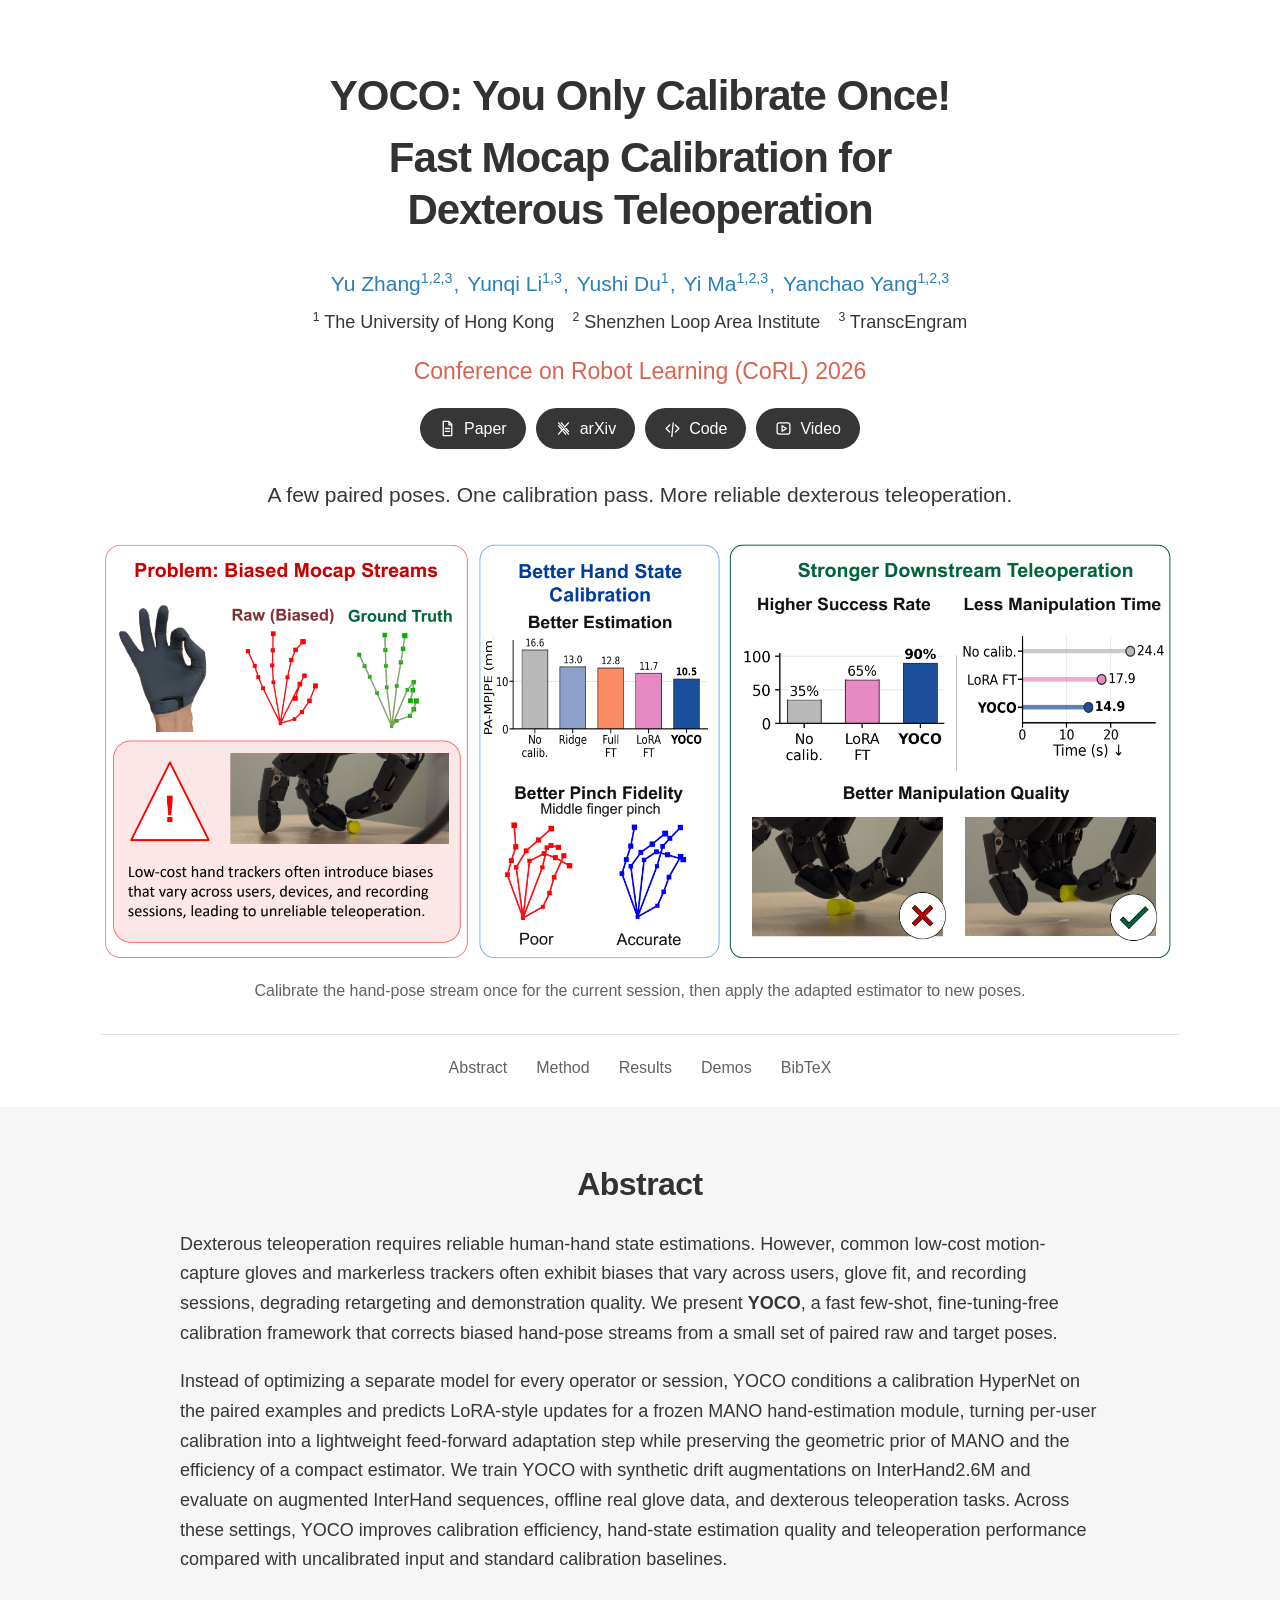
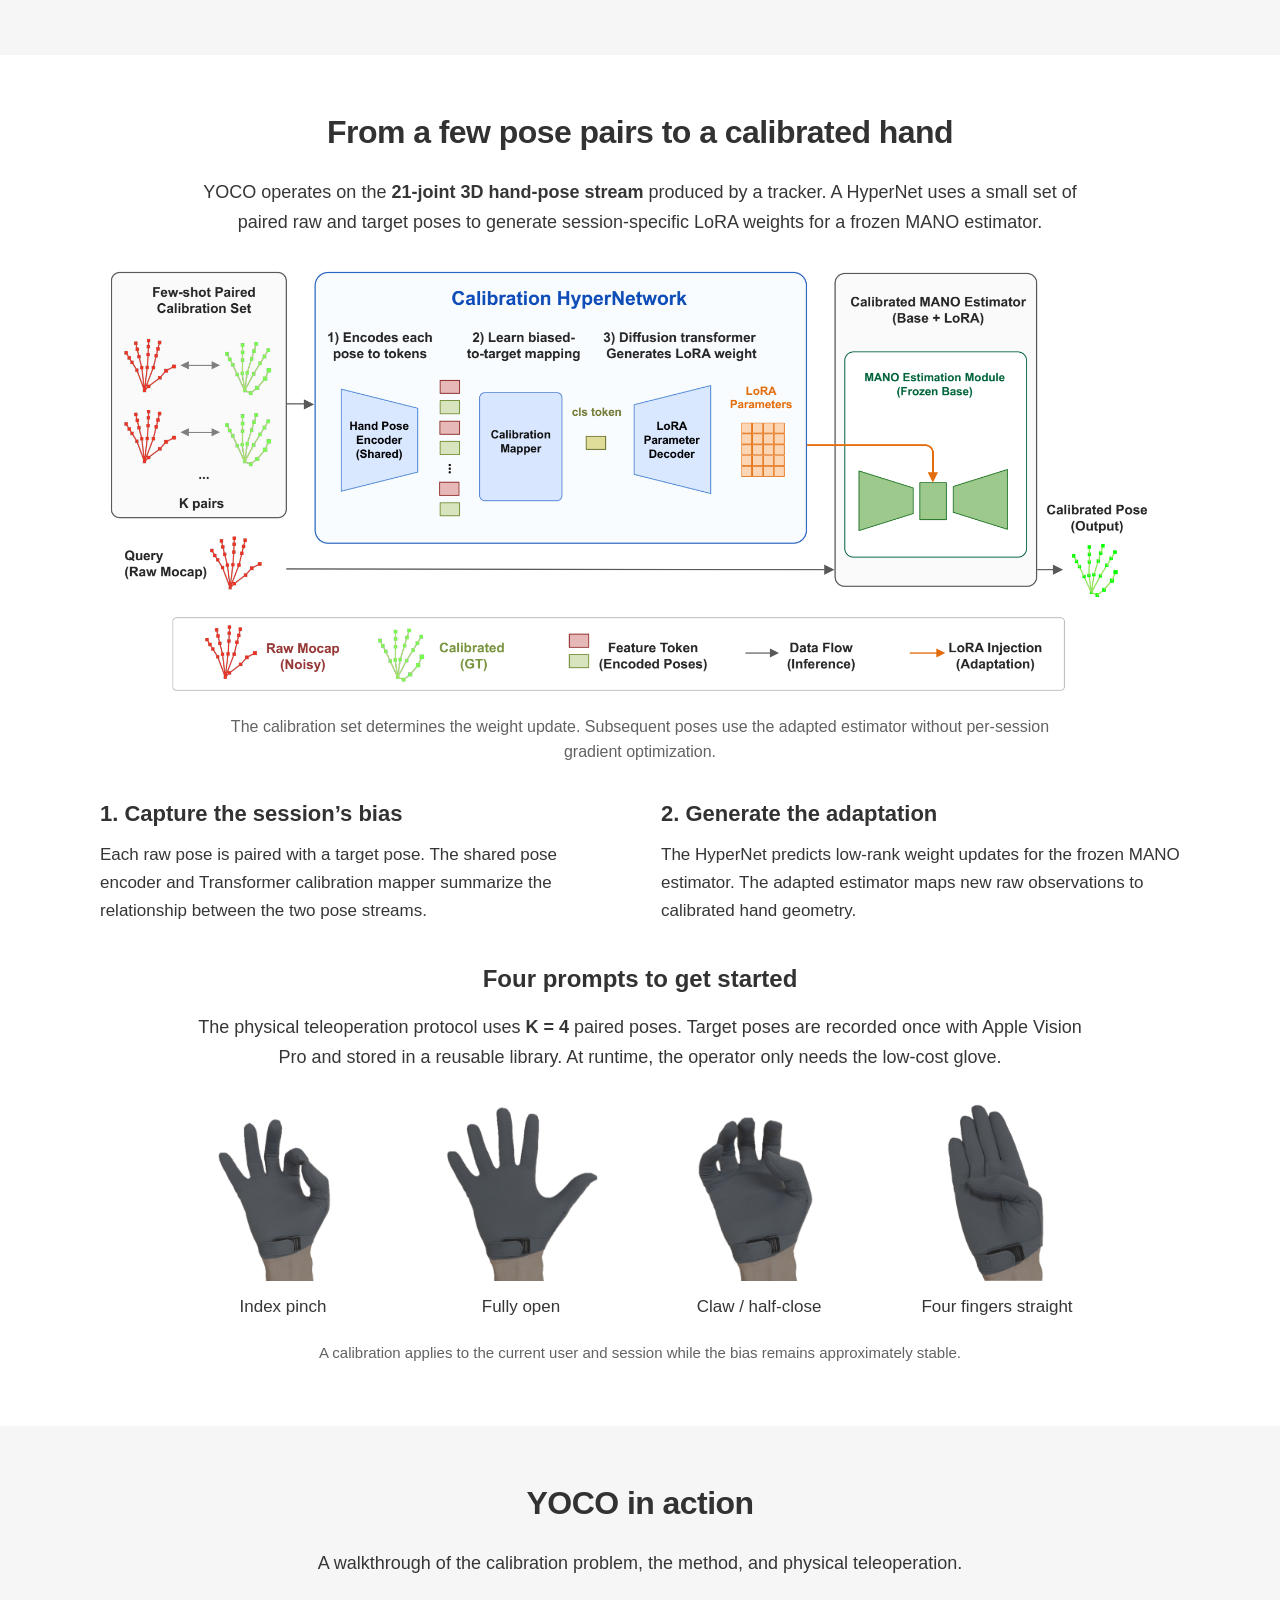
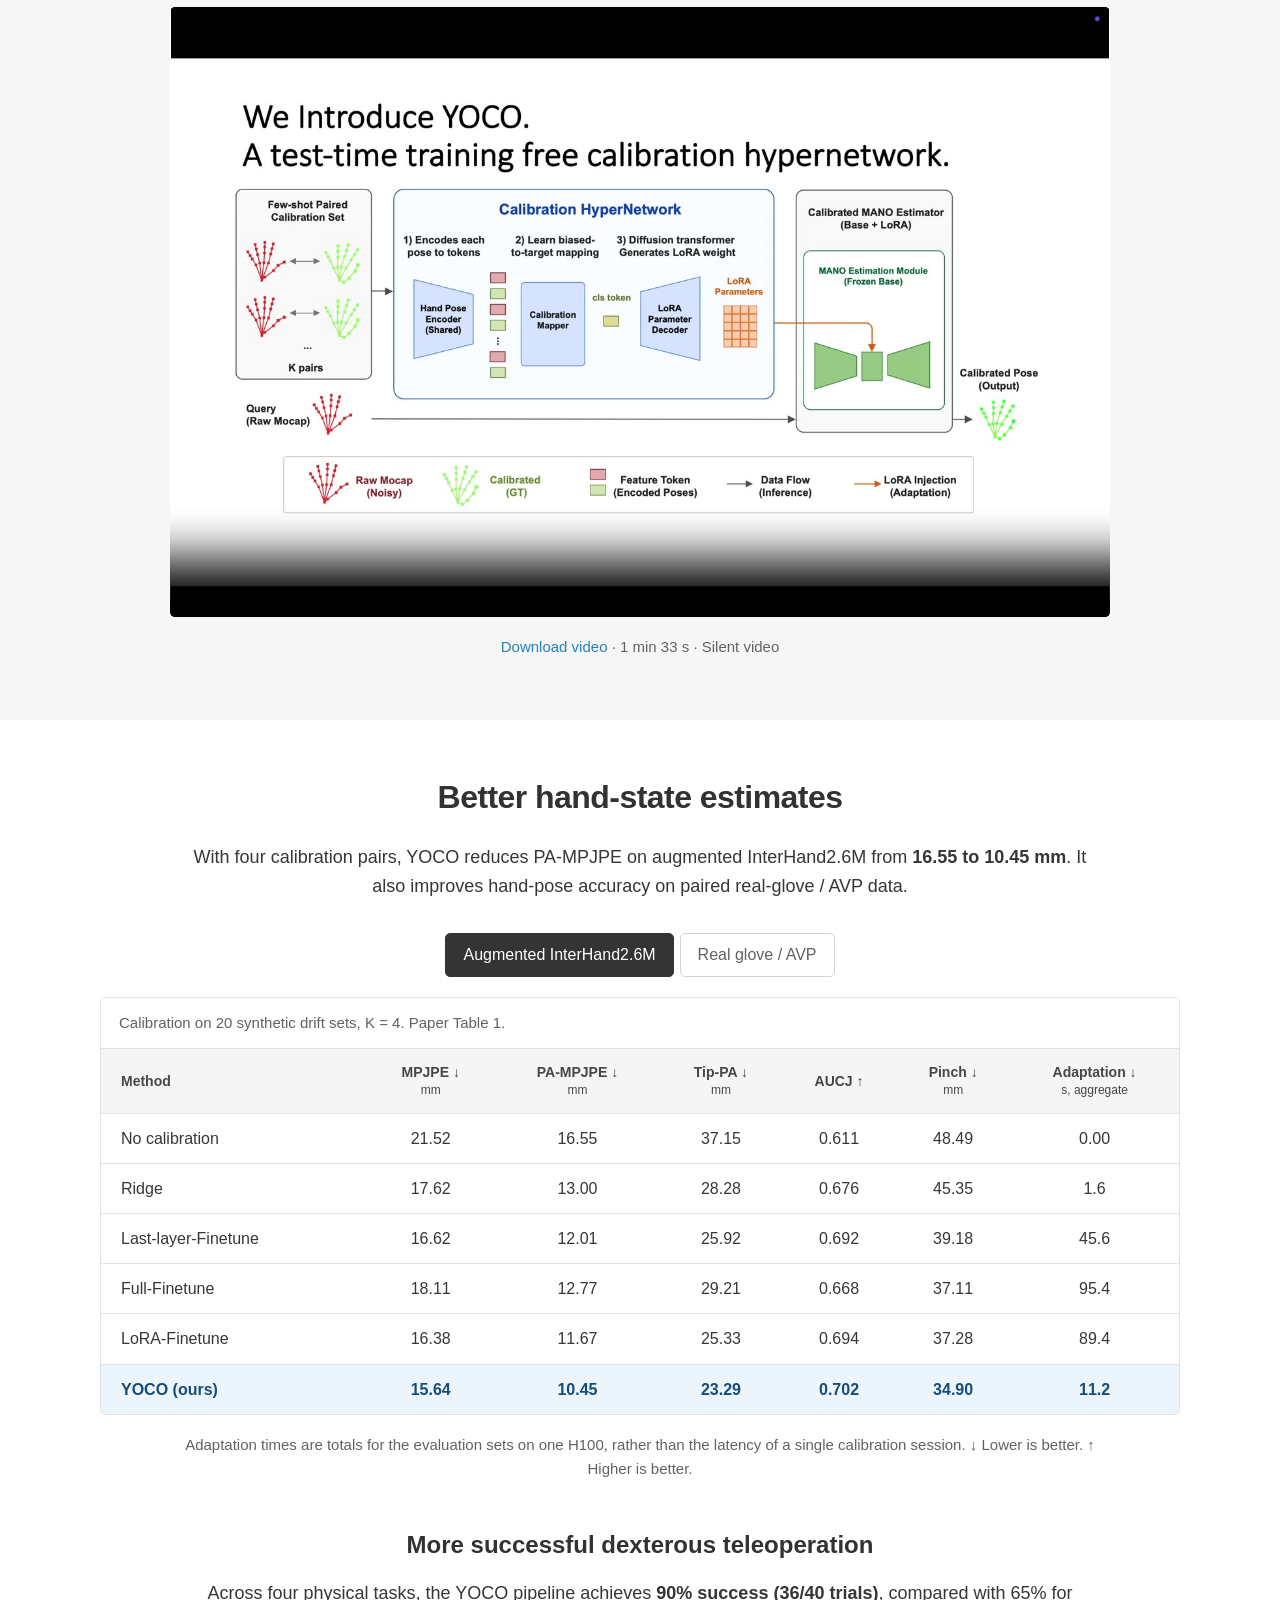
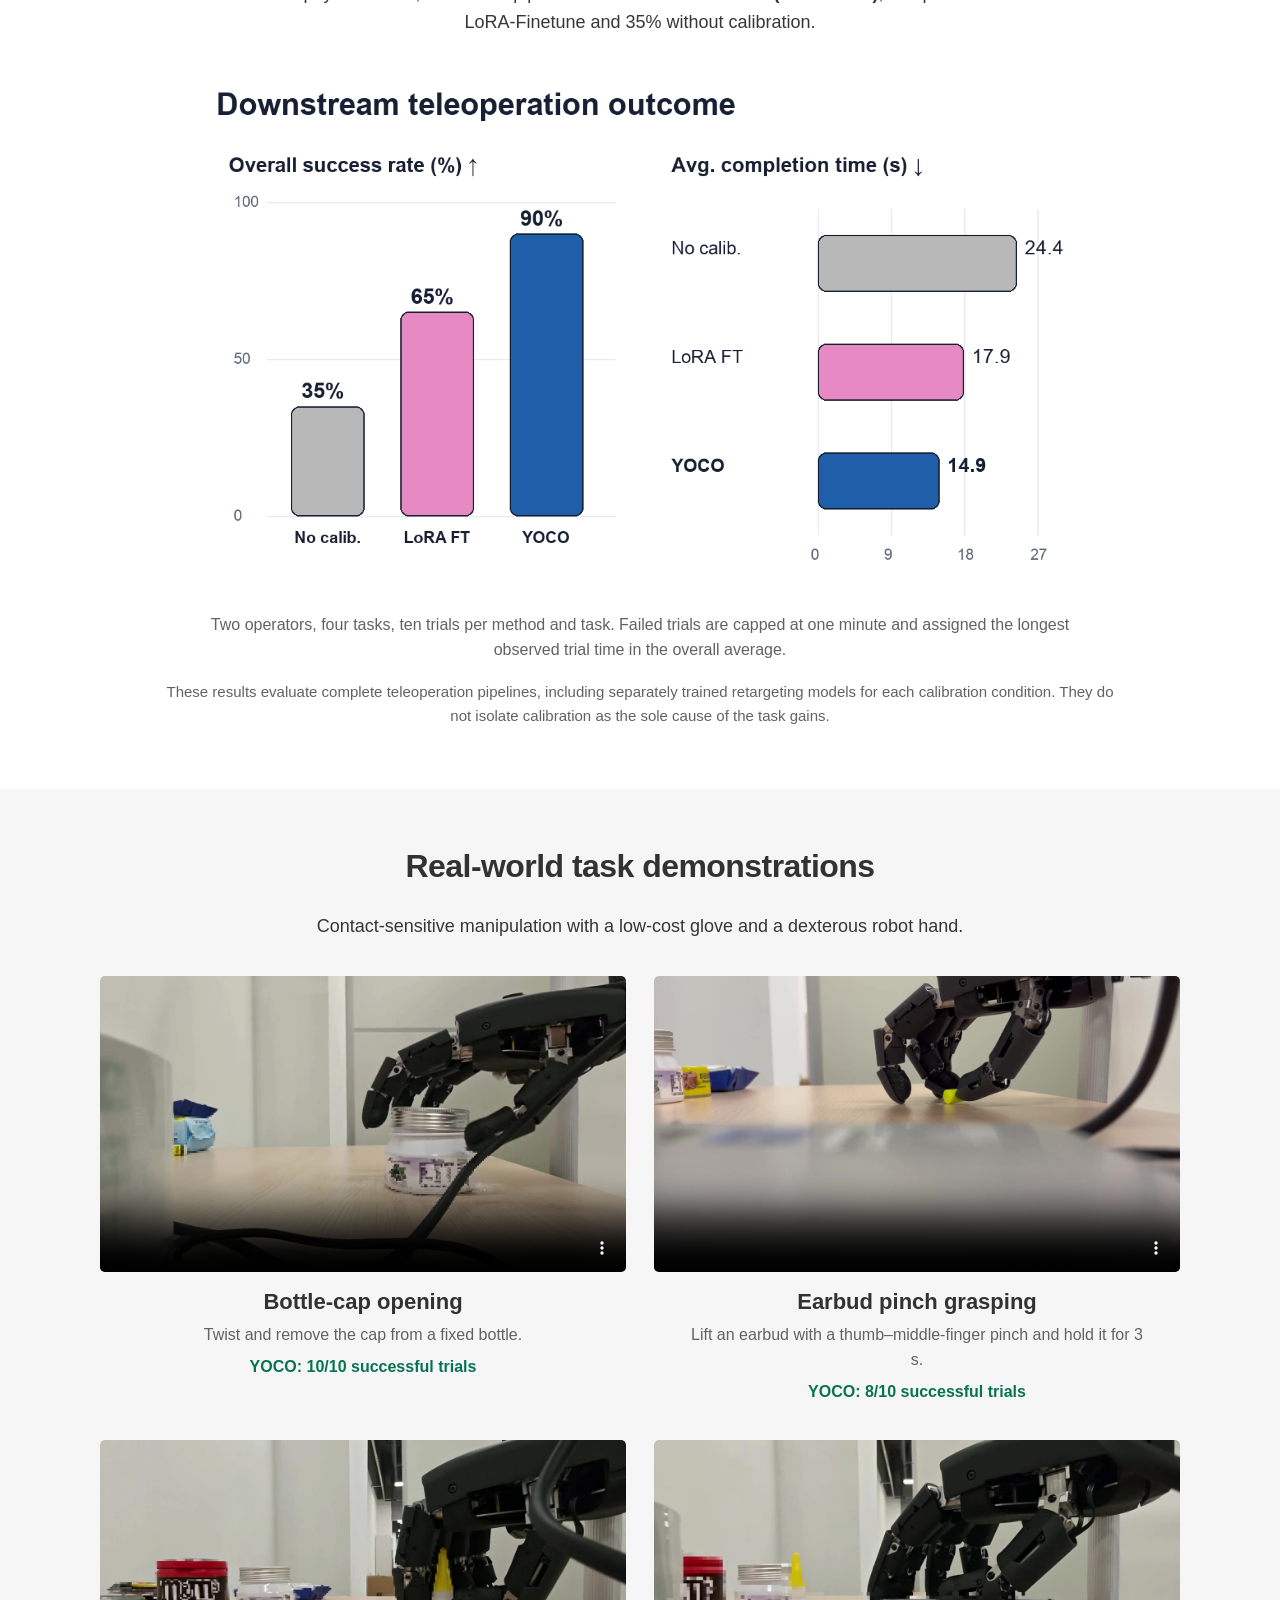
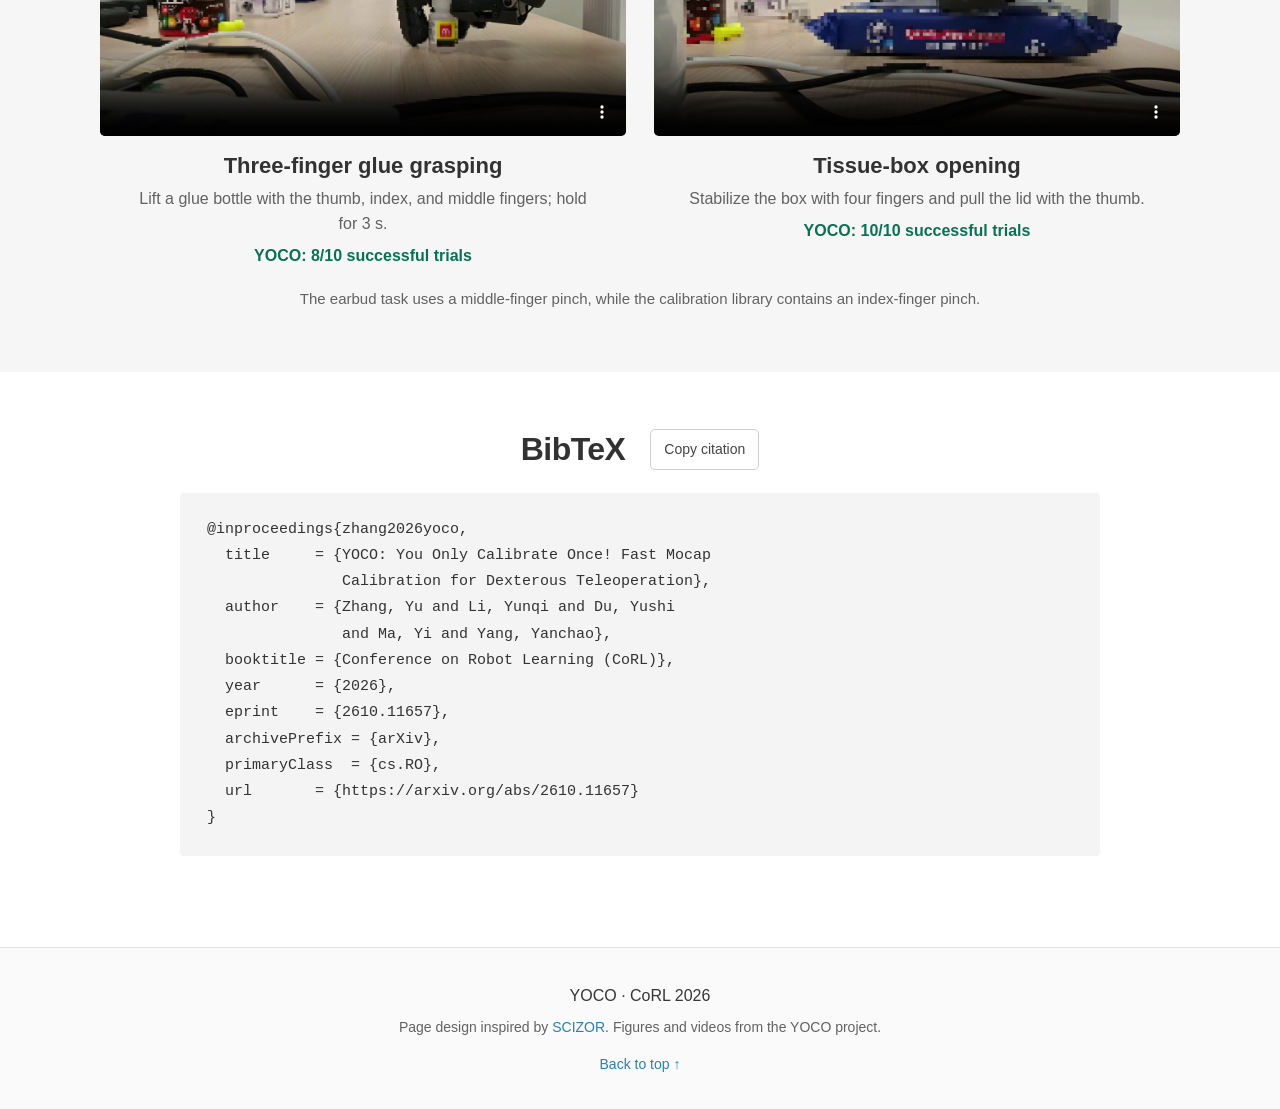
==== docs/index.html @ b1280dd0 "Release YOCO project website and clean publication assets" ====
<!doctype html>
<html lang="en">
<head>
  <meta charset="utf-8">
  <meta name="viewport" content="width=device-width, initial-scale=1">
  <title>YOCO: You Only Calibrate Once! | CoRL 2026</title>
  <meta name="description" content="YOCO calibrates biased hand-pose streams from a few paired poses. A session-conditioned HyperNet generates LoRA updates for a frozen MANO estimator, without test-time fine-tuning.">
  <meta name="theme-color" content="#ffffff">
  <meta property="og:type" content="website">
  <meta property="og:title" content="YOCO: You Only Calibrate Once!">
  <meta property="og:description" content="Fast Mocap Calibration for Dexterous Teleoperation. Conference on Robot Learning, 2026.">
  <meta property="og:url" content="https://franklin-zhang0.github.io/Calibration_net/">
  <meta property="og:image" content="https://franklin-zhang0.github.io/Calibration_net/assets/images/overview.png">
  <meta name="twitter:card" content="summary_large_image">
  <link rel="canonical" href="https://franklin-zhang0.github.io/Calibration_net/">
  <link rel="icon" href="assets/images/favicon.svg" type="image/svg+xml">
  <link rel="stylesheet" href="assets/css/style.css">
  <script src="assets/js/main.js" defer></script>
</head>
<body>
  <a class="skip-link" href="#abstract">Skip to the paper</a>
  <header class="hero" id="top">
    <div class="container">
      <h1><span class="title-line">YOCO: You Only Calibrate Once!</span><span class="title-subtitle">Fast Mocap Calibration for<br class="desktop-break"> Dexterous Teleoperation</span></h1>
      <div class="authors" aria-label="Paper authors">
        <span><a href="https://franklin-zhang0.github.io/" target="_blank" rel="noopener noreferrer">Yu Zhang</a><sup>1,2,3</sup></span><span class="author-comma">,</span>
        <span>Yunqi Li<sup>1,3</sup></span><span class="author-comma">,</span>
        <span>Yushi Du<sup>1</sup></span><span class="author-comma">,</span>
        <span>Yi Ma<sup>1,2,3</sup></span><span class="author-comma">,</span>
        <span>Yanchao Yang<sup>1,2,3</sup></span>
      </div>
      <div class="affiliations">
        <span><sup>1</sup> The University of Hong Kong</span>
        <span><sup>2</sup> Shenzhen Loop Area Institute</span>
        <span><sup>3</sup> TranscEngram</span>
      </div>
      <p class="venue">Conference on Robot Learning (CoRL) 2026</p>
      <div class="resource-links" aria-label="Paper resources">
        <a class="button" href="assets/papers/yoco.pdf" target="_blank" rel="noopener noreferrer"><svg viewBox="0 0 24 24" aria-hidden="true"><path d="M6 2h8l4 4v16H6zM14 2v5h4M9 12h6M9 16h6"/></svg>Paper</a>
        <a class="button" href="https://arxiv.org/abs/2610.11657" target="_blank" rel="noopener noreferrer"><svg viewBox="0 0 24 24" aria-hidden="true"><path d="m5 4 14 16M19 4 5 20M9 4l10 12M5 8l10 12"/></svg>arXiv</a>
        <a class="button" href="https://github.com/Franklin-Zhang0/Calibration_net/tree/release/yoco-website" target="_blank" rel="noopener noreferrer"><svg viewBox="0 0 24 24" aria-hidden="true"><path d="m8 7-5 5 5 5m8-10 5 5-5 5m-3-13-2 20"/></svg>Code</a>
        <a class="button" href="#video"><svg viewBox="0 0 24 24" aria-hidden="true"><rect x="3" y="4" width="18" height="16" rx="3"/><path d="m10 8 6 4-6 4z"/></svg>Video</a>
      </div>
      <p class="hero-summary">A few paired poses. One calibration pass.<br class="mobile-break"> More reliable dexterous teleoperation.</p>
      <figure class="teaser">
        <a class="figure-link" href="assets/images/overview.png" target="_blank" rel="noopener noreferrer" aria-label="Open the full-resolution YOCO overview figure"><img src="assets/images/overview.png" alt="YOCO corrects biased motion-capture hand poses and improves hand-state estimation, pinch fidelity, and downstream dexterous teleoperation." fetchpriority="high" width="1980" height="770"></a>
        <figcaption>Calibrate the hand-pose stream once for the current session, then apply the adapted estimator to new poses.</figcaption>
      </figure>
      <nav class="section-nav" aria-label="On this page">
        <a href="#abstract">Abstract</a><a href="#method">Method</a><a href="#results">Results</a><a href="#demos">Demos</a><a href="#bibtex">BibTeX</a>
      </nav>
    </div>
  </header>

  <main>
    <section class="section soft-background" id="abstract" aria-labelledby="abstract-heading">
      <div class="container reading-width">
        <h2 id="abstract-heading">Abstract</h2>
        <p>Dexterous teleoperation requires reliable human-hand state estimations. However, common low-cost motion-capture gloves and markerless trackers often exhibit biases that vary across users, glove fit, and recording sessions, degrading retargeting and demonstration quality. We present <strong>YOCO</strong>, a fast few-shot, fine-tuning-free calibration framework that corrects biased hand-pose streams from a small set of paired raw and target poses.</p>
        <p>Instead of optimizing a separate model for every operator or session, YOCO conditions a calibration HyperNet on the paired examples and predicts LoRA-style updates for a frozen MANO hand-estimation module, turning per-user calibration into a lightweight feed-forward adaptation step while preserving the geometric prior of MANO and the efficiency of a compact estimator. We train YOCO with synthetic drift augmentations on InterHand2.6M and evaluate on augmented InterHand sequences, offline real glove data, and dexterous teleoperation tasks. Across these settings, YOCO improves calibration efficiency, hand-state estimation quality and teleoperation performance compared with uncalibrated input and standard calibration baselines.</p>
      </div>
    </section>

    <section class="section" id="method" aria-labelledby="method-heading">
      <div class="container">
        <h2 id="method-heading">From a few pose pairs to a calibrated hand</h2>
        <p class="section-intro">YOCO operates on the <strong>21-joint 3D hand-pose stream</strong> produced by a tracker. A HyperNet uses a small set of paired raw and target poses to generate session-specific LoRA weights for a frozen MANO estimator.</p>
        <figure class="wide-figure">
          <a class="figure-link" href="assets/images/method.png" target="_blank" rel="noopener noreferrer" aria-label="Open the full-resolution YOCO architecture figure"><img src="assets/images/method.png" alt="Paired raw and target poses pass through a shared pose encoder, a Transformer calibration mapper, and a LoRA parameter decoder. Generated weights adapt a frozen MANO estimator, which corrects future raw poses." loading="lazy" width="2005" height="800"></a>
          <figcaption>The calibration set determines the weight update. Subsequent poses use the adapted estimator without per-session gradient optimization.</figcaption>
        </figure>
        <div class="method-columns">
          <div><h3>1. Capture the session’s bias</h3><p>Each raw pose is paired with a target pose. The shared pose encoder and Transformer calibration mapper summarize the relationship between the two pose streams.</p></div>
          <div><h3>2. Generate the adaptation</h3><p>The HyperNet predicts low-rank weight updates for the frozen MANO estimator. The adapted estimator maps new raw observations to calibrated hand geometry.</p></div>
        </div>
        <h3 class="centered-heading">Four prompts to get started</h3>
        <p class="section-intro">The physical teleoperation protocol uses <strong>K = 4</strong> paired poses. Target poses are recorded once with Apple Vision Pro and stored in a reusable library. At runtime, the operator only needs the low-cost glove.</p>
        <div class="pose-grid">
          <figure><img src="assets/images/pose-pinch.png" alt="Gloved hand performing an index-finger pinch." loading="lazy"><figcaption>Index pinch</figcaption></figure>
          <figure><img src="assets/images/pose-open.png" alt="Gloved hand held fully open." loading="lazy"><figcaption>Fully open</figcaption></figure>
          <figure><img src="assets/images/pose-claw.png" alt="Gloved hand in a claw or half-closed pose." loading="lazy"><figcaption>Claw / half-close</figcaption></figure>
          <figure><img src="assets/images/pose-thumb-in.png" alt="Four fingers straight with the thumb near the palm." loading="lazy"><figcaption>Four fingers straight</figcaption></figure>
        </div>
        <p class="figure-note">A calibration applies to the current user and session while the bias remains approximately stable.</p>
      </div>
    </section>

    <section class="section soft-background" id="video" aria-labelledby="video-heading">
      <div class="container video-width">
        <h2 id="video-heading">YOCO in action</h2>
        <p class="section-intro">A walkthrough of the calibration problem, the method, and physical teleoperation.</p>
        <video class="overview-video" controls playsinline preload="none" poster="assets/images/overview-poster.jpg" aria-label="YOCO supplementary overview video, without audio" width="1440" height="936">
          <source src="assets/videos/overview.mp4" type="video/mp4">
          Your browser does not support embedded video. <a href="assets/videos/overview.mp4">Download the overview video.</a>
        </video>
        <p class="figure-note"><a href="assets/videos/overview.mp4" download>Download video</a> <span aria-hidden="true">·</span> 1 min 33 s <span aria-hidden="true">·</span> Silent video</p>
      </div>
    </section>

    <section class="section" id="results" aria-labelledby="results-heading">
      <div class="container">
        <h2 id="results-heading">Better hand-state estimates</h2>
        <p class="section-intro">With four calibration pairs, YOCO reduces PA-MPJPE on augmented InterHand2.6M from <strong>16.55 to 10.45 mm</strong>. It also improves hand-pose accuracy on paired real-glove / AVP data.</p>
        <div class="dataset-tabs" role="tablist" aria-label="Choose the evaluation dataset" hidden>
          <button type="button" role="tab" id="interhand-tab" aria-controls="interhand-panel" aria-selected="true" tabindex="0">Augmented InterHand2.6M</button>
          <button type="button" role="tab" id="real-glove-tab" aria-controls="real-glove-panel" aria-selected="false" tabindex="-1">Real glove / AVP</button>
        </div>
        <div id="interhand-panel" class="dataset-panel" role="tabpanel" aria-labelledby="interhand-tab" tabindex="0">
          <h3 class="dataset-heading">Augmented InterHand2.6M</h3>
          <div class="table-scroll" role="region" aria-label="Augmented InterHand2.6M results; scroll horizontally on small screens" tabindex="0">
            <table>
              <caption>Calibration on 20 synthetic drift sets, K = 4. Paper Table 1.</caption>
              <thead><tr><th scope="col">Method</th><th scope="col">MPJPE ↓<span>mm</span></th><th scope="col">PA-MPJPE ↓<span>mm</span></th><th scope="col">Tip-PA ↓<span>mm</span></th><th scope="col">AUCJ ↑</th><th scope="col">Pinch ↓<span>mm</span></th><th scope="col">Adaptation ↓<span>s, aggregate</span></th></tr></thead>
              <tbody>
                <tr><th scope="row">No calibration</th><td>21.52</td><td>16.55</td><td>37.15</td><td>0.611</td><td>48.49</td><td>0.00</td></tr>
                <tr><th scope="row">Ridge</th><td>17.62</td><td>13.00</td><td>28.28</td><td>0.676</td><td>45.35</td><td>1.6</td></tr>
                <tr><th scope="row">Last-layer-Finetune</th><td>16.62</td><td>12.01</td><td>25.92</td><td>0.692</td><td>39.18</td><td>45.6</td></tr>
                <tr><th scope="row">Full-Finetune</th><td>18.11</td><td>12.77</td><td>29.21</td><td>0.668</td><td>37.11</td><td>95.4</td></tr>
                <tr><th scope="row">LoRA-Finetune</th><td>16.38</td><td>11.67</td><td>25.33</td><td>0.694</td><td>37.28</td><td>89.4</td></tr>
                <tr class="ours"><th scope="row">YOCO (ours)</th><td>15.64</td><td>10.45</td><td>23.29</td><td>0.702</td><td>34.90</td><td>11.2</td></tr>
              </tbody>
            </table>
          </div>
        </div>
        <div id="real-glove-panel" class="dataset-panel" role="tabpanel" aria-labelledby="real-glove-tab" tabindex="0">
          <h3 class="dataset-heading">Real glove / AVP</h3>
          <div class="table-scroll" role="region" aria-label="Real glove results; scroll horizontally on small screens" tabindex="0">
            <table>
              <caption>Real tensile-glove data with synchronized AVP reference poses, K = 4; average over 3 seeds. Paper Table 2.</caption>
              <thead><tr><th scope="col">Method</th><th scope="col">MPJPE ↓<span>mm</span></th><th scope="col">PA-MPJPE ↓<span>mm</span></th><th scope="col">Tip-PA ↓<span>mm</span></th><th scope="col">AUCJ ↑</th><th scope="col">Pinch ↓<span>mm</span></th><th scope="col">Adaptation ↓<span>s, aggregate</span></th></tr></thead>
              <tbody>
                <tr><th scope="row">No calibration</th><td>20.49</td><td>14.63</td><td>36.22</td><td>0.610</td><td>51.39</td><td>0.00</td></tr>
                <tr><th scope="row">Ridge</th><td>24.71</td><td>19.21</td><td>45.50</td><td>0.573</td><td>57.54</td><td>1.49</td></tr>
                <tr><th scope="row">Last-layer-Finetune</th><td>18.86</td><td>14.67</td><td>33.88</td><td>0.643</td><td>43.63</td><td>5.04</td></tr>
                <tr><th scope="row">Full-Finetune</th><td>20.00</td><td>15.73</td><td>36.67</td><td>0.630</td><td>49.89</td><td>13.04</td></tr>
                <tr><th scope="row">LoRA-Finetune</th><td>18.72</td><td>13.94</td><td>33.23</td><td>0.648</td><td>54.01</td><td>14.57</td></tr>
                <tr class="ours"><th scope="row">YOCO (ours)</th><td>17.75</td><td>13.14</td><td>31.73</td><td>0.657</td><td>42.79</td><td>6.73</td></tr>
              </tbody>
            </table>
          </div>
        </div>
        <p class="figure-note">Adaptation times are totals for the evaluation sets on one H100, rather than the latency of a single calibration session. ↓ Lower is better. ↑ Higher is better.</p>

        <h3 class="centered-heading results-subheading">More successful dexterous teleoperation</h3>
        <p class="section-intro">Across four physical tasks, the YOCO pipeline achieves <strong>90% success (36/40 trials)</strong>, compared with 65% for LoRA-Finetune and 35% without calibration.</p>
        <figure class="results-figure">
          <img src="assets/images/teleoperation-results.png" alt="Overall task success: no calibration 35%, LoRA-Finetune 65%, YOCO 90%. Overall completion time: no calibration 24.4 seconds, LoRA-Finetune 17.9 seconds, YOCO 14.9 seconds." loading="lazy" width="1320" height="760">
          <figcaption>Two operators, four tasks, ten trials per method and task. Failed trials are capped at one minute and assigned the longest observed trial time in the overall average.</figcaption>
        </figure>
        <p class="figure-note">These results evaluate complete teleoperation pipelines, including separately trained retargeting models for each calibration condition. They do not isolate calibration as the sole cause of the task gains.</p>
      </div>
    </section>

    <section class="section soft-background" id="demos" aria-labelledby="demos-heading">
      <div class="container">
        <h2 id="demos-heading">Real-world task demonstrations</h2>
        <p class="section-intro">Contact-sensitive manipulation with a low-cost glove and a dexterous robot hand.</p>
        <div class="demo-grid">
          <figure class="demo">
            <video controls playsinline muted loop preload="none" poster="assets/images/bottle-cap-poster.jpg" aria-label="Bottle-cap opening demonstration, silent" width="1280" height="720"><source src="assets/videos/bottle-cap.mp4" type="video/mp4">Your browser does not support embedded video. <a href="assets/videos/bottle-cap.mp4">Download this demonstration.</a></video>
            <figcaption><h3>Bottle-cap opening</h3><p>Twist and remove the cap from a fixed bottle.</p><span class="success">YOCO: 10/10 successful trials</span></figcaption>
          </figure>
          <figure class="demo">
            <video controls playsinline muted loop preload="none" poster="assets/images/earbud-pinch-poster.jpg" aria-label="Earbud pinch-grasping demonstration, silent" width="1280" height="720"><source src="assets/videos/earbud-pinch.mp4" type="video/mp4">Your browser does not support embedded video. <a href="assets/videos/earbud-pinch.mp4">Download this demonstration.</a></video>
            <figcaption><h3>Earbud pinch grasping</h3><p>Lift an earbud with a thumb–middle-finger pinch and hold it for 3 s.</p><span class="success">YOCO: 8/10 successful trials</span></figcaption>
          </figure>
          <figure class="demo">
            <video controls playsinline muted loop preload="none" poster="assets/images/glue-grasp-poster.jpg" aria-label="Three-finger glue-bottle grasping demonstration, silent" width="1280" height="720"><source src="assets/videos/glue-grasp.mp4" type="video/mp4">Your browser does not support embedded video. <a href="assets/videos/glue-grasp.mp4">Download this demonstration.</a></video>
            <figcaption><h3>Three-finger glue grasping</h3><p>Lift a glue bottle with the thumb, index, and middle fingers; hold for 3 s.</p><span class="success">YOCO: 8/10 successful trials</span></figcaption>
          </figure>
          <figure class="demo">
            <video controls playsinline muted loop preload="none" poster="assets/images/tissue-box-poster.jpg" aria-label="Tissue-box opening demonstration, silent" width="1280" height="720"><source src="assets/videos/tissue-box.mp4" type="video/mp4">Your browser does not support embedded video. <a href="assets/videos/tissue-box.mp4">Download this demonstration.</a></video>
            <figcaption><h3>Tissue-box opening</h3><p>Stabilize the box with four fingers and pull the lid with the thumb.</p><span class="success">YOCO: 10/10 successful trials</span></figcaption>
          </figure>
        </div>
        <p class="figure-note">The earbud task uses a middle-finger pinch, while the calibration library contains an index-finger pinch.</p>
      </div>
    </section>

    <section class="section" id="bibtex" aria-labelledby="bibtex-heading">
      <div class="container reading-width">
        <div class="citation-heading"><h2 id="bibtex-heading">BibTeX</h2><button type="button" class="copy-button" id="copy-bibtex" hidden>Copy citation</button></div>
        <pre class="citation"><code id="bibtex-code">@inproceedings{zhang2026yoco,
  title     = {YOCO: You Only Calibrate Once! Fast Mocap
               Calibration for Dexterous Teleoperation},
  author    = {Zhang, Yu and Li, Yunqi and Du, Yushi
               and Ma, Yi and Yang, Yanchao},
  booktitle = {Conference on Robot Learning (CoRL)},
  year      = {2026},
  eprint    = {2610.11657},
  archivePrefix = {arXiv},
  primaryClass  = {cs.RO},
  url       = {https://arxiv.org/abs/2610.11657}
}</code></pre>
        <p id="copy-status" class="copy-status" role="status" aria-live="polite"></p>
      </div>
    </section>
  </main>

  <footer>
    <div class="container">
      <p>YOCO · CoRL 2026</p>
      <p class="footer-credit">Page design inspired by <a href="https://ut-austin-rpl.github.io/SCIZOR/" target="_blank" rel="noopener noreferrer">SCIZOR</a>. Figures and videos from the YOCO project.</p>
      <a href="#top" class="back-to-top">Back to top ↑</a>
    </div>
  </footer>
</body>
</html>
---- docs/assets/css/style.css ----
:root {
  color-scheme: light;
  --ink: #363636;
  --muted: #626262;
  --blue: #287fb9;
  --coral: #d96351;
  --soft: #f6f6f6;
  --line: #e3e3e3;
  --green: #087352;
}

* { box-sizing: border-box; }
html { scroll-behavior: smooth; scroll-padding-top: 24px; }
body { margin: 0; color: var(--ink); background: #fff; font-family: Arial, Helvetica, sans-serif; font-size: 18px; line-height: 1.65; -webkit-font-smoothing: antialiased; }
a { color: var(--blue); text-decoration: none; }
a:hover { color: #15517e; text-decoration: underline; }
button, a { -webkit-tap-highlight-color: transparent; }
a:focus-visible, button:focus-visible, [tabindex]:focus-visible { outline: 3px solid #287fb9; outline-offset: 5px; }
button { font: inherit; cursor: pointer; }
img { display: block; max-width: 100%; height: auto; }
figure { margin: 0; }
figcaption { color: var(--muted); font-size: 16px; line-height: 1.55; }
p { margin: 0 0 1.05em; }
h1, h2, h3 { line-height: 1.25; font-weight: 600; color: #323232; }
h2 { margin: 0 0 26px; text-align: center; font-size: 32px; letter-spacing: -0.55px; }
h3 { margin: 0 0 14px; font-size: 22px; }
sup { font-size: 0.68em; position: relative; vertical-align: super; line-height: 0; }
[hidden] { display: none !important; }
.container { width: min(1080px, calc(100% - 48px)); margin: 0 auto; }
.reading-width { max-width: 920px; }
.video-width { max-width: 940px; }
.hero { padding: 70px 0 0; text-align: center; }
h1 { margin: 0 auto 28px; font-size: 42px; font-weight: 600; letter-spacing: -1.05px; max-width: 1080px; }
.title-line, .title-subtitle { display: block; }
.title-subtitle { margin-top: 9px; }
.authors { display: flex; flex-wrap: wrap; justify-content: center; gap: 0 8px; color: var(--blue); font-size: 21px; line-height: 1.8; }
.authors > span:not(.author-comma) { white-space: nowrap; }
.author-comma { margin-left: -7px; }
.affiliations { display: flex; flex-wrap: wrap; justify-content: center; gap: 2px 18px; margin: 5px 0 0; font-size: 18px; line-height: 1.7; }
.affiliations span { white-space: nowrap; }
.venue { margin: 15px 0 17px; font-size: 23px; color: var(--coral); }
.resource-links { display: flex; flex-wrap: wrap; justify-content: center; gap: 10px; }
.button { display: inline-flex; align-items: center; justify-content: center; gap: 8px; min-height: 41px; padding: 6px 19px; color: #fff; background: #363636; border-radius: 24px; font-size: 16px; line-height: 1.7; transition: background 150ms ease; }
.button:hover { color: #fff; background: #515151; text-decoration: none; }
.button svg { width: 17px; height: 17px; fill: none; stroke: currentColor; stroke-linecap: round; stroke-linejoin: round; stroke-width: 1.8; }
.hero-summary { margin: 30px 0 32px; font-size: 21px; line-height: 1.5; font-weight: 400; }
.teaser { margin: 0 auto; }
.teaser img { width: 100%; }
.teaser figcaption { margin: 17px auto 0; max-width: 820px; }
.section-nav { display: flex; flex-wrap: wrap; justify-content: center; gap: 8px 29px; margin: 30px 0 0; padding: 20px 0 25px; font-size: 16px; border-top: 1px solid var(--line); }
.section-nav a { color: var(--muted); }
.section { padding: 57px 0 61px; }
.soft-background { background: var(--soft); }
.section-intro { max-width: 900px; margin: 0 auto 28px; text-align: center; }
.wide-figure { margin: 29px 0 31px; }
.wide-figure img { width: 100%; }
.wide-figure figcaption { max-width: 870px; margin: 18px auto 0; text-align: center; }
.figure-link { display: block; border-radius: 8px; }
.method-columns { display: grid; grid-template-columns: 1fr 1fr; gap: 42px; margin: 35px 0 39px; }
.method-columns p { font-size: 17px; line-height: 1.65; margin-bottom: 0; }
.centered-heading { text-align: center; margin: 0 0 19px; font-size: 24px; }
.pose-grid { display: grid; grid-template-columns: repeat(4, 1fr); gap: 22px; margin: 30px auto 21px; max-width: 930px; }
.pose-grid figure { min-width: 0; }
.pose-grid img { width: 100%; height: 178px; object-fit: contain; }
.pose-grid figcaption { margin-top: 13px; text-align: center; color: var(--ink); font-size: 17px; }
.figure-note { max-width: 950px; margin: 18px auto 0; color: var(--muted); font-size: 15px; line-height: 1.6; text-align: center; }
video { display: block; width: 100%; height: auto; background: #fff; border-radius: 5px; }
.overview-video { aspect-ratio: 20 / 13; max-height: 610px; object-fit: contain; }
.dataset-tabs { display: flex; flex-wrap: wrap; gap: 6px; justify-content: center; margin: 31px 0 20px; }
.dataset-tabs button { padding: 9px 17px; border: 1px solid #d3d3d3; border-radius: 5px; background: #fff; color: var(--muted); font-size: 16px; line-height: 1.5; }
.dataset-tabs button[aria-selected="true"] { color: #fff; background: #343434; border-color: #343434; }
.dataset-tabs button:hover:not([aria-selected="true"]) { background: #f3f3f3; color: #333; }
.dataset-panel { margin-top: 18px; }
.dataset-heading { text-align: center; font-size: 21px; }
.js-enabled .dataset-heading { display: none; }
.table-scroll { overflow-x: auto; border: 1px solid var(--line); border-radius: 5px; }
table { width: 100%; border-collapse: collapse; font-size: 16px; line-height: 1.45; font-variant-numeric: tabular-nums; }
caption { padding: 14px 18px; font-size: 15px; text-align: left; color: var(--muted); border-bottom: 1px solid var(--line); }
th, td { padding: 13px 12px; text-align: center; border-bottom: 1px solid var(--line); white-space: nowrap; }
thead { background: #f5f5f5; }
thead th { font-size: 14px; font-weight: 600; color: #464646; }
thead th span { display: block; font-size: 12px; font-weight: 400; }
th:first-child { text-align: left; padding-left: 20px; }
tbody th { font-weight: 400; }
tbody tr:last-child th, tbody tr:last-child td { border-bottom: 0; }
.ours { background: #edf5fc; color: #154d7b; font-weight: 600; }
.ours th { font-weight: 600; }
.results-subheading { margin-top: 49px; }
.results-figure { max-width: 920px; margin: 25px auto 0; }
.results-figure img { width: 100%; }
.results-figure figcaption { text-align: center; margin-top: 17px; }
.demo-grid { display: grid; grid-template-columns: 1fr 1fr; gap: 35px 28px; margin: 34px 0 0; }
.demo video { aspect-ratio: 16 / 9; object-fit: contain; }
.demo figcaption { margin: 16px 0 0; text-align: center; }
.demo h3 { margin: 0 0 8px; font-size: 22px; }
.demo p { margin: 0 auto 7px; max-width: 460px; font-size: 16px; }
.success { color: var(--green); font-size: 16px; font-weight: 600; }
.citation-heading { position: relative; display: flex; align-items: center; justify-content: center; margin-bottom: 23px; gap: 25px; }
.citation-heading h2 { margin-bottom: 0; }
.copy-button { border: 1px solid #cfcfcf; border-radius: 5px; background: #fff; color: #444; padding: 8px 13px; font-size: 14px; }
.copy-button:hover { background: #f5f5f5; }
.citation { margin: 0; padding: 24px 27px; background: #f4f4f4; border-radius: 4px; color: #333; overflow-x: auto; font-family: "SFMono-Regular", Consolas, "Liberation Mono", monospace; font-size: 15px; line-height: 1.75; text-align: left; }
.citation code { font: inherit; }
.copy-status { min-height: 22px; margin: 8px 0 0; font-size: 14px; text-align: center; color: var(--green); }
footer { padding: 35px 0 31px; border-top: 1px solid var(--line); text-align: center; background: #fafafa; font-size: 16px; }
footer p { margin-bottom: 7px; }
.footer-credit { font-size: 14px; color: var(--muted); }
.back-to-top { display: inline-block; margin-top: 7px; font-size: 14px; }
.skip-link { position: absolute; top: -70px; left: 20px; padding: 10px 20px; z-index: 10; background: #fff; box-shadow: 0 0 0 2px #287fb9; }
.skip-link:focus { top: 12px; }
.mobile-break { display: none; }

@media (max-width: 900px) {
  h1 { font-size: 36px; }
  .hero { padding-top: 53px; }
  .authors { font-size: 20px; }
  .affiliations { font-size: 17px; }
  .pose-grid { gap: 15px; }
  .pose-grid img { height: 150px; }
  .pose-grid figcaption { font-size: 15px; }
}

@media (max-width: 600px) {
  .container { width: calc(100% - 32px); }
  body { font-size: 17px; line-height: 1.65; }
  .hero { padding-top: 37px; }
  h1 { font-size: 29px; line-height: 1.23; letter-spacing: -0.7px; margin-bottom: 23px; }
  .title-subtitle { font-size: 26px; margin-top: 11px; }
  .desktop-break { display: none; }
  .authors { font-size: 18px; gap: 0 7px; line-height: 1.95; }
  .affiliations { display: block; margin-top: 11px; font-size: 15px; line-height: 1.75; }
  .affiliations span { display: block; white-space: normal; }
  .venue { font-size: 18px; margin: 18px auto; max-width: 310px; line-height: 1.5; }
  .resource-links { gap: 8px; }
  .button { font-size: 15px; padding: 6px 14px; gap: 6px; }
  .button svg { width: 16px; height: 16px; }
  .hero-summary { font-size: 18px; margin: 25px 0; }
  .mobile-break { display: block; }
  .teaser figcaption { font-size: 14px; line-height: 1.5; margin-top: 14px; }
  .section-nav { gap: 7px 18px; margin-top: 22px; font-size: 15px; padding: 17px 0 20px; }
  .section { padding: 40px 0 43px; }
  h2 { font-size: 27px; line-height: 1.25; margin-bottom: 21px; }
  h3 { font-size: 21px; }
  .section-intro { margin-bottom: 23px; text-align: left; }
  .method-columns { grid-template-columns: 1fr; gap: 25px; margin: 30px 0 33px; }
  .centered-heading { font-size: 22px; }
  .pose-grid { grid-template-columns: 1fr 1fr; gap: 24px 17px; }
  .pose-grid img { height: 155px; }
  .pose-grid figcaption { font-size: 16px; }
  .figure-note { font-size: 14px; }
  .dataset-tabs { display: grid; grid-template-columns: 1fr; gap: 7px; }
  .dataset-tabs button { font-size: 15px; padding: 9px 12px; }
  table { font-size: 14px; }
  caption { font-size: 14px; padding: 12px; }
  th, td { padding: 11px 10px; }
  th:first-child { padding-left: 13px; }
  .demo-grid { grid-template-columns: 1fr; gap: 31px; margin-top: 27px; }
  .demo h3 { font-size: 21px; }
  .results-subheading { margin-top: 37px; }
  .citation-heading { gap: 18px; }
  .citation { padding: 18px; font-size: 12px; }
  footer { padding: 28px 0; }
}

@media (prefers-reduced-motion: reduce) {
  html { scroll-behavior: auto; }
  *, *::before, *::after { transition: none !important; }
}
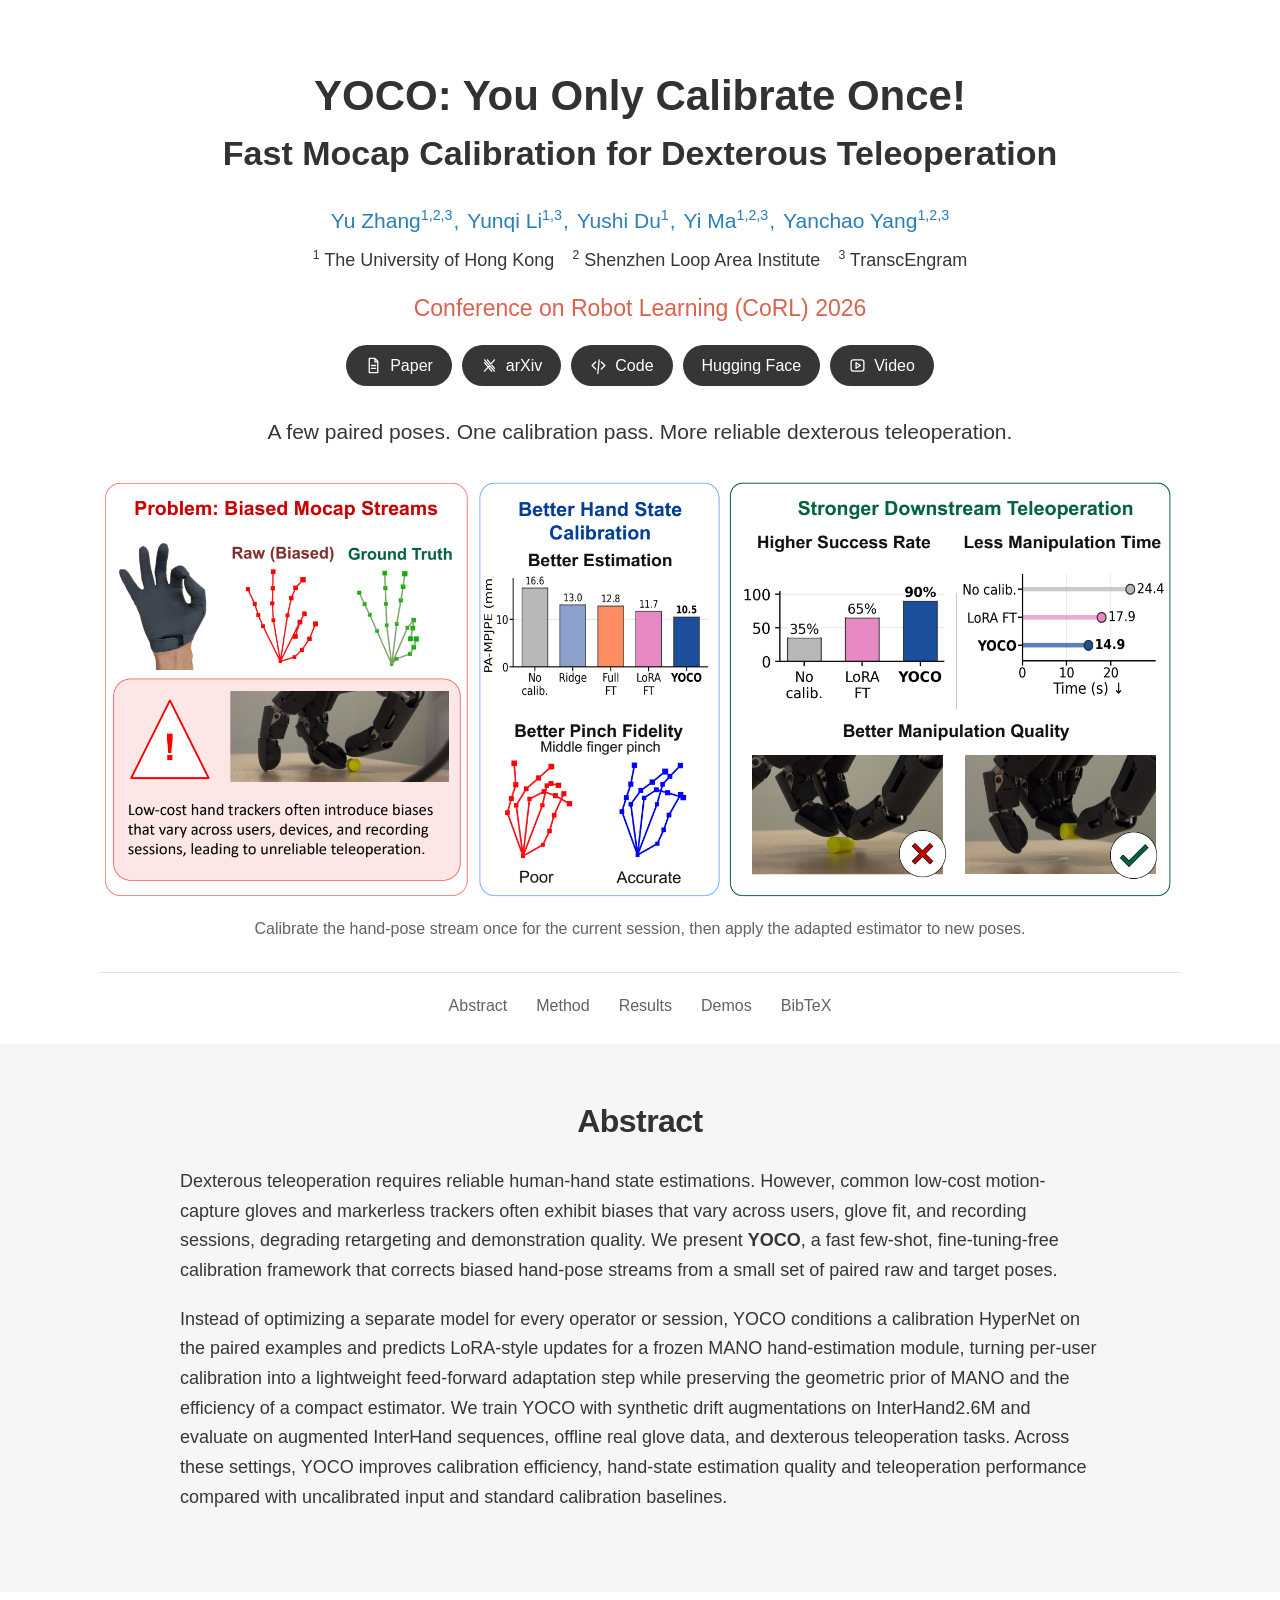
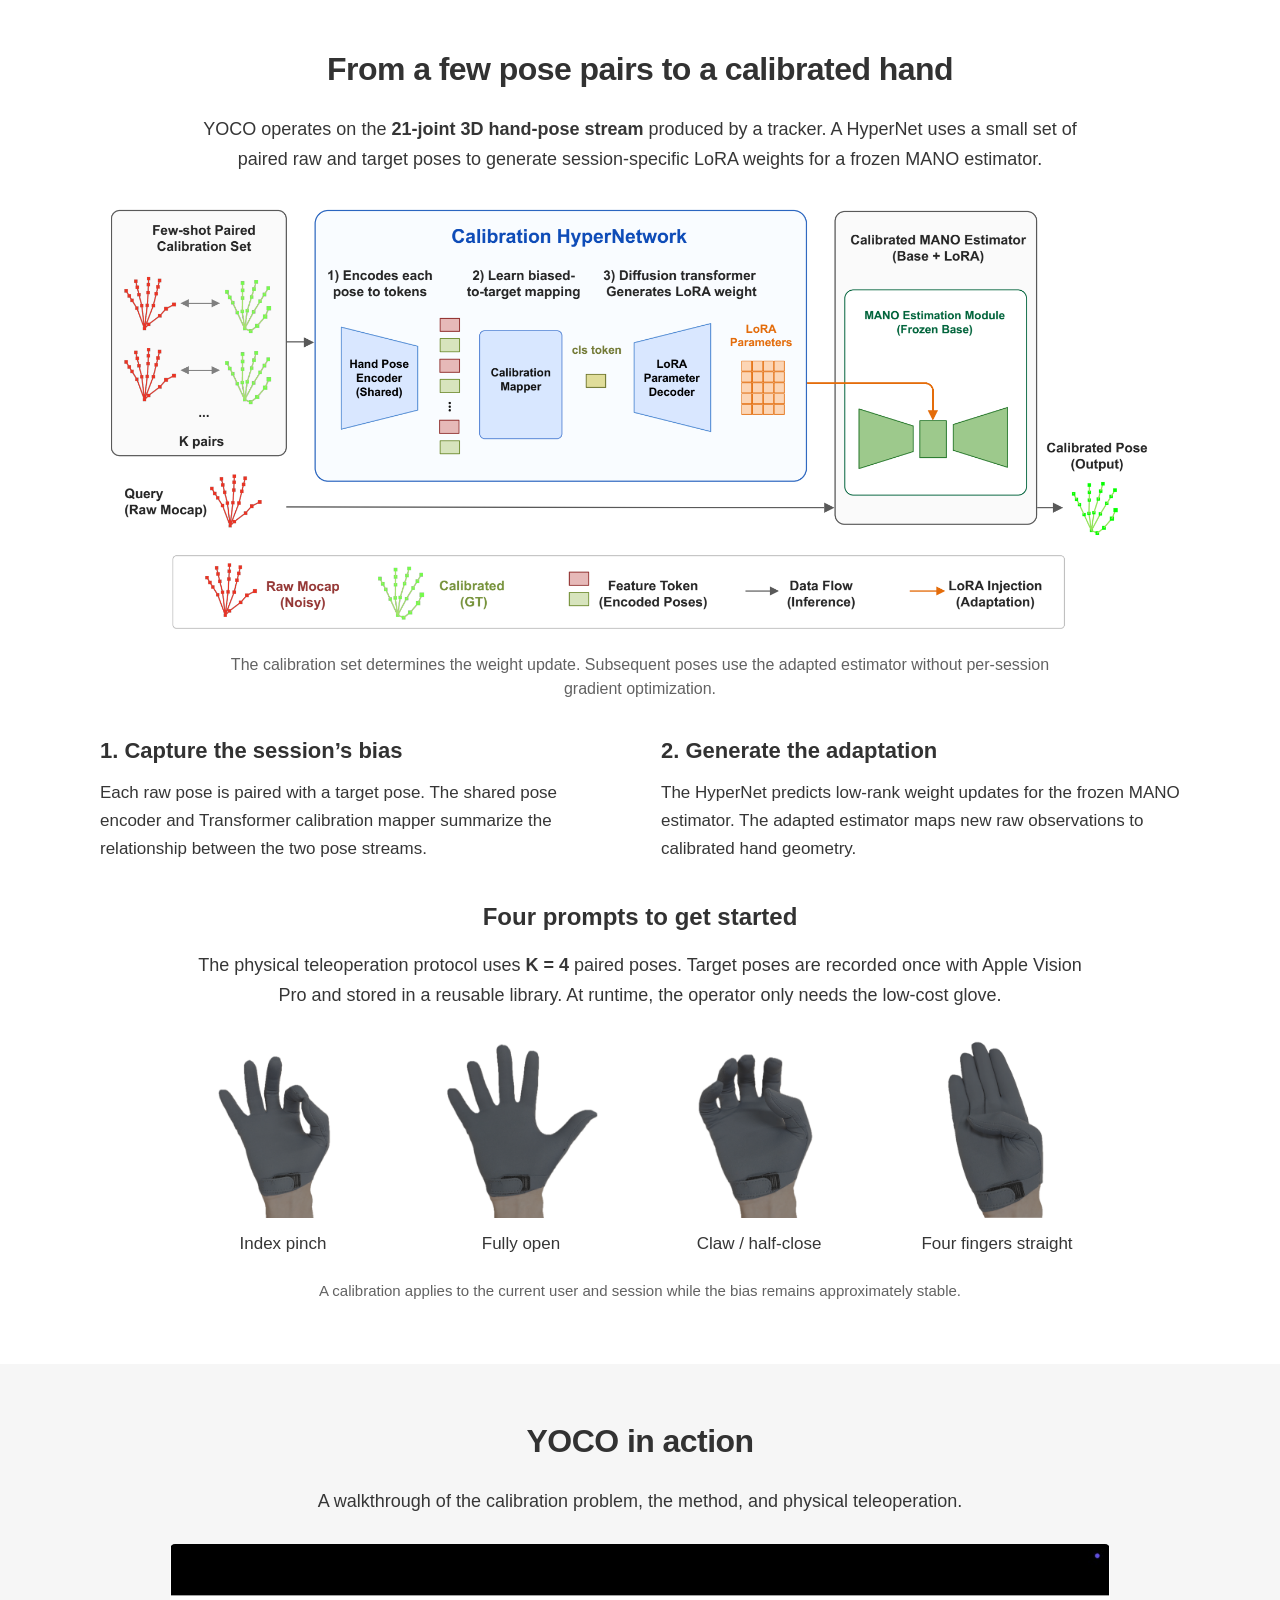
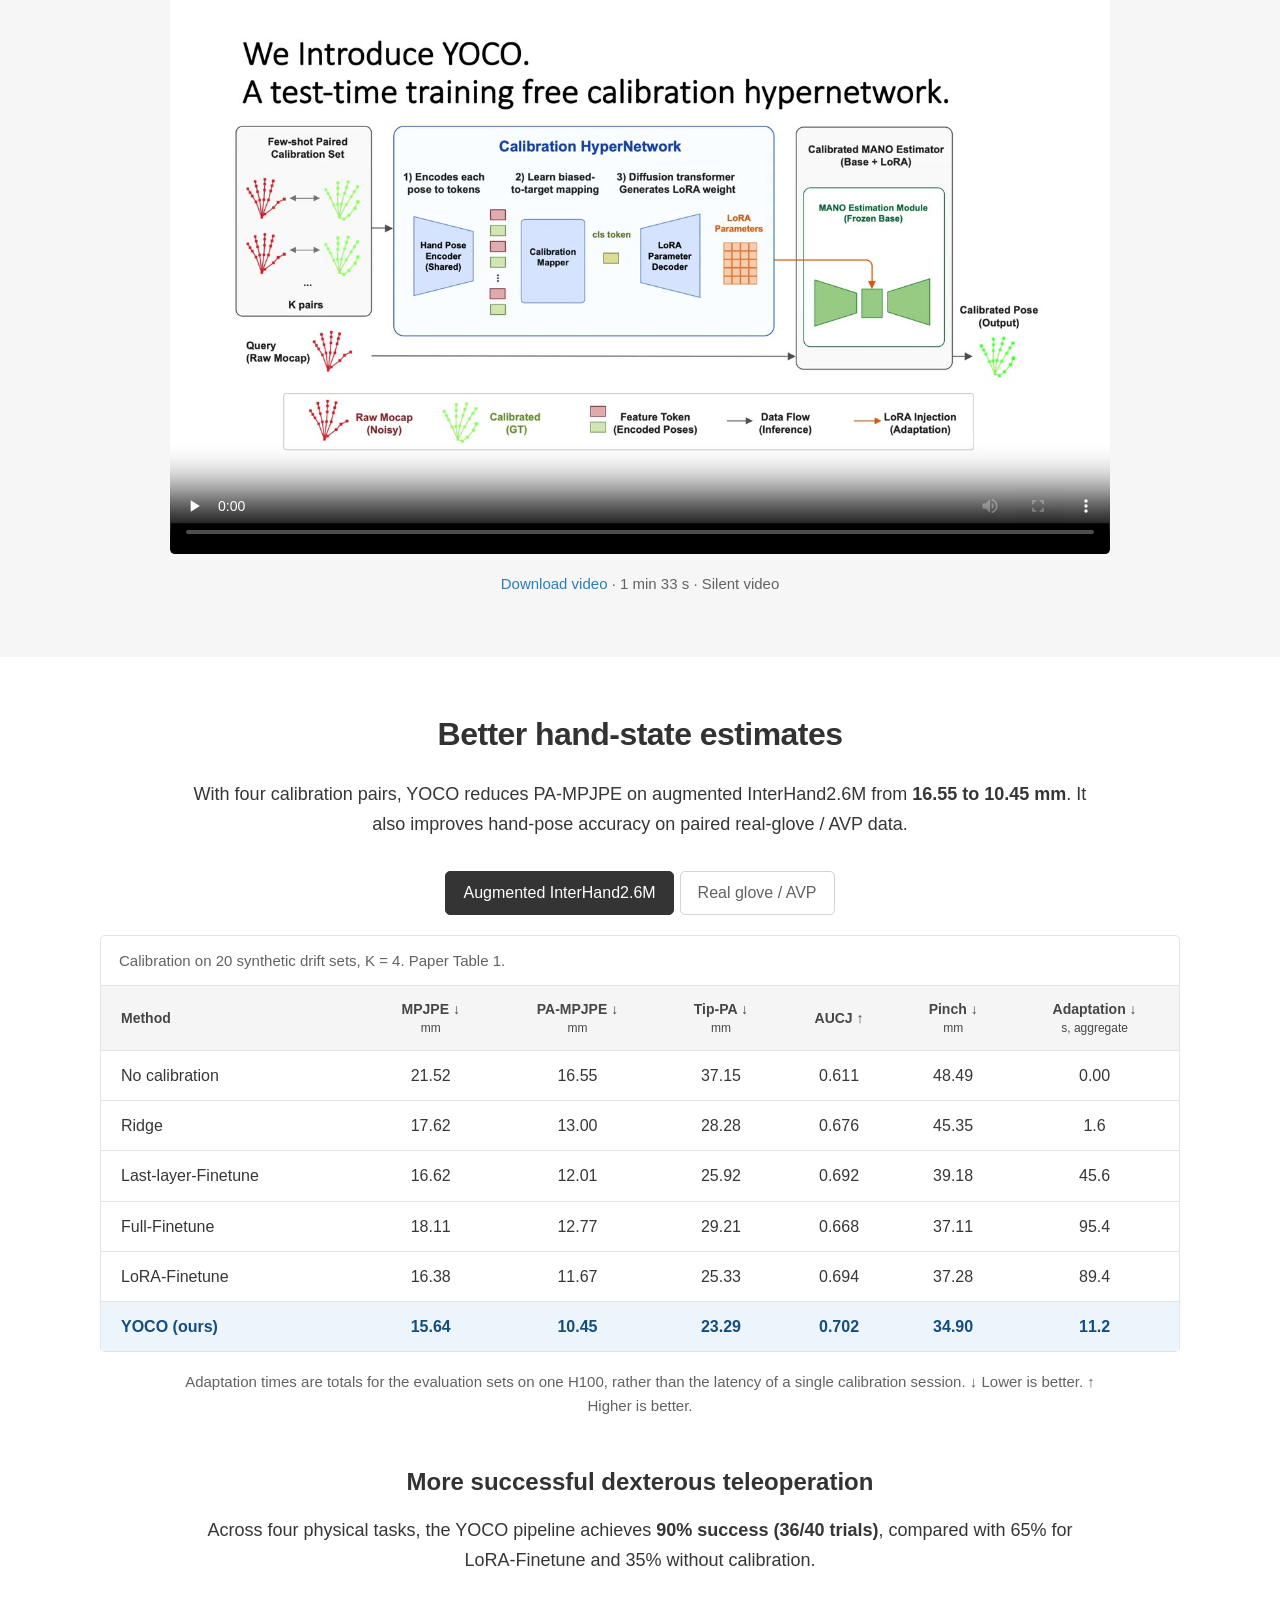
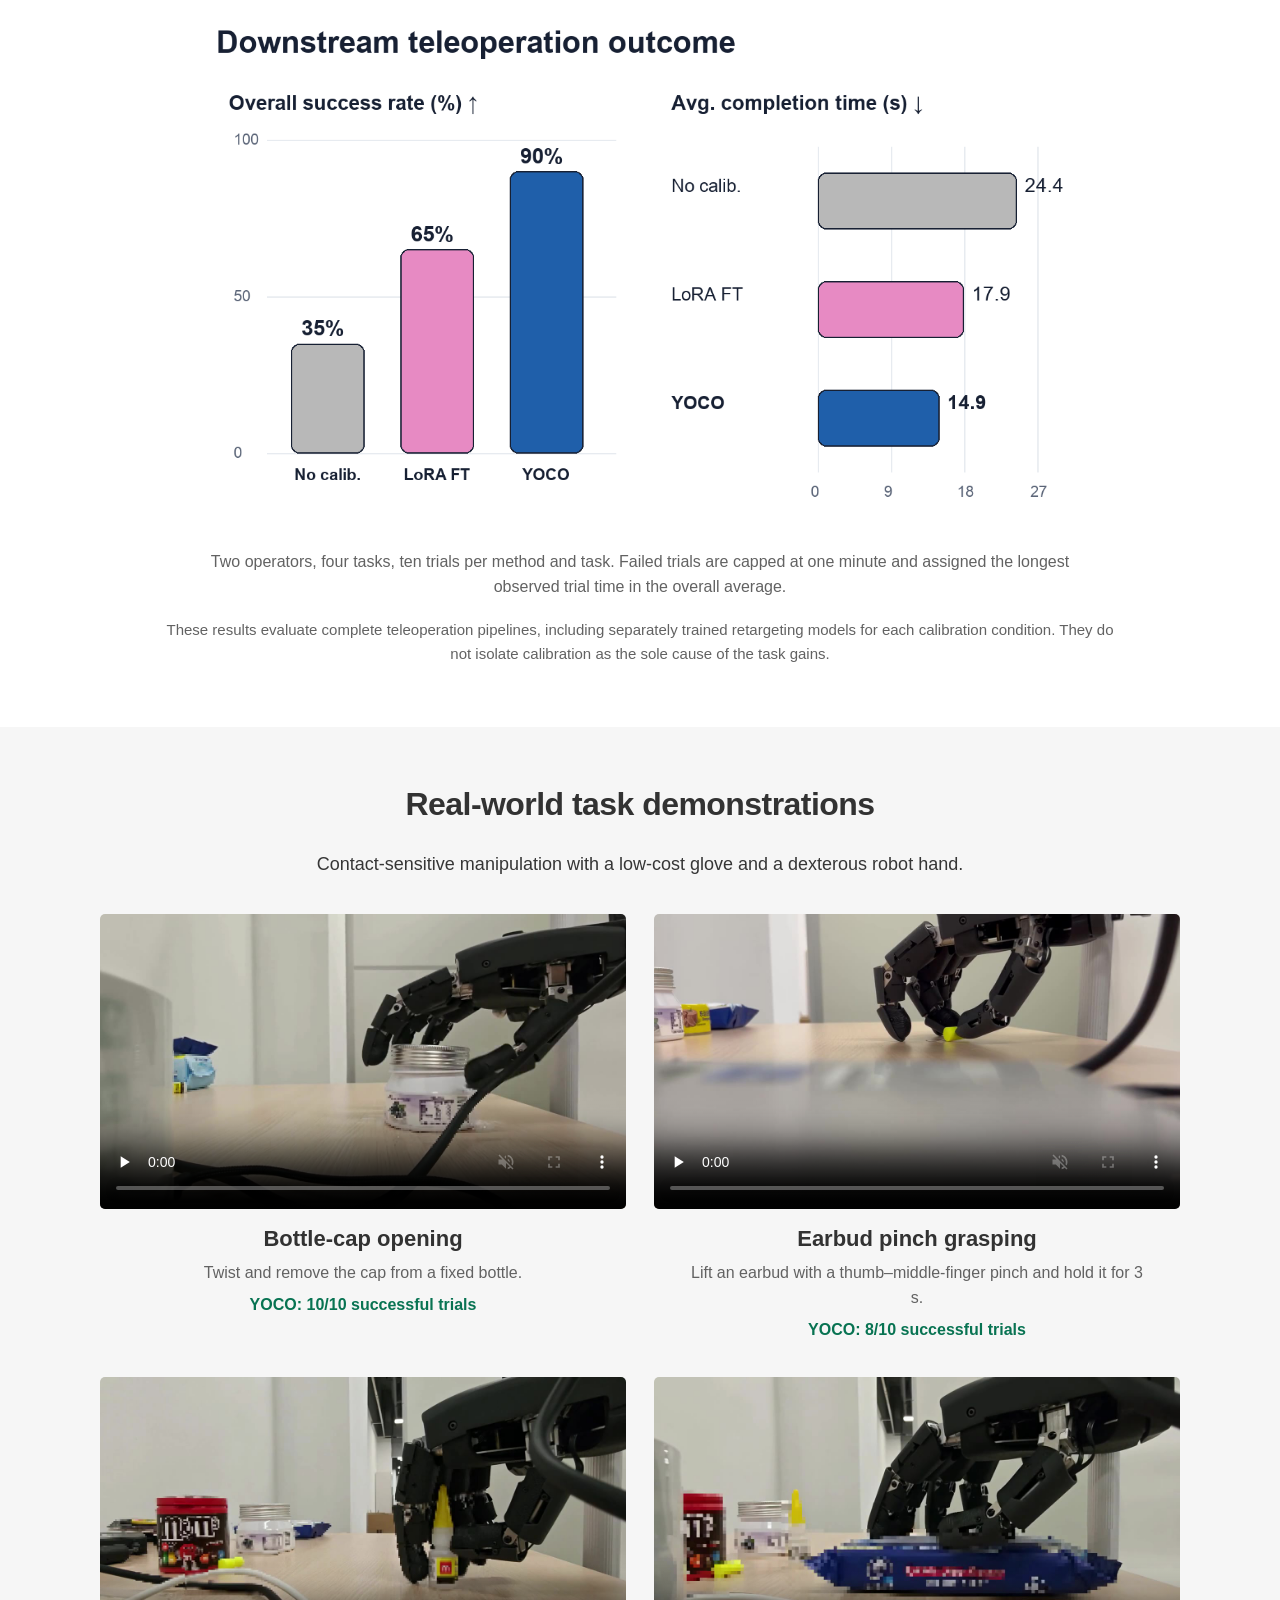
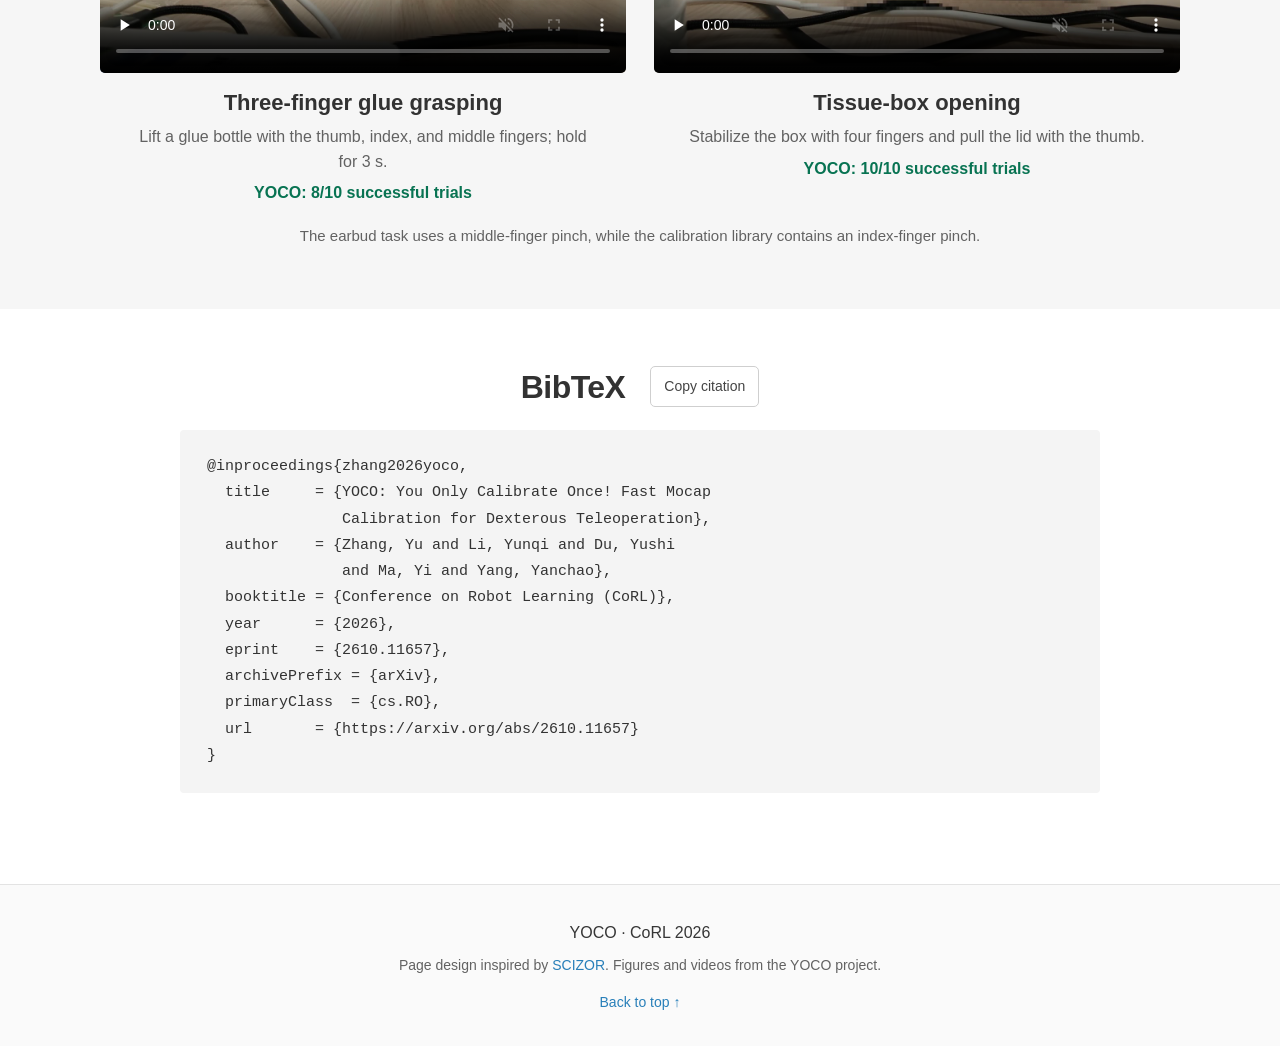
==== commit d63ec5cc: "fix: align website subtitle and add Hugging Face link" ====
--- a/docs/index.html
+++ b/docs/index.html
@@ -9,10 +9,10 @@
   <meta property="og:type" content="website">
   <meta property="og:title" content="YOCO: You Only Calibrate Once!">
   <meta property="og:description" content="Fast Mocap Calibration for Dexterous Teleoperation. Conference on Robot Learning, 2026.">
-  <meta property="og:url" content="https://franklin-zhang0.github.io/Calibration_net/">
-  <meta property="og:image" content="https://franklin-zhang0.github.io/Calibration_net/assets/images/overview.png">
+  <meta property="og:url" content="https://franklin-zhang0.github.io/YOCO/">
+  <meta property="og:image" content="https://franklin-zhang0.github.io/YOCO/assets/images/overview.png">
   <meta name="twitter:card" content="summary_large_image">
-  <link rel="canonical" href="https://franklin-zhang0.github.io/Calibration_net/">
+  <link rel="canonical" href="https://franklin-zhang0.github.io/YOCO/">
   <link rel="icon" href="assets/images/favicon.svg" type="image/svg+xml">
   <link rel="stylesheet" href="assets/css/style.css">
   <script src="assets/js/main.js" defer></script>
@@ -21,13 +21,13 @@
   <a class="skip-link" href="#abstract">Skip to the paper</a>
   <header class="hero" id="top">
     <div class="container">
-      <h1><span class="title-line">YOCO: You Only Calibrate Once!</span><span class="title-subtitle">Fast Mocap Calibration for<br class="desktop-break"> Dexterous Teleoperation</span></h1>
+      <h1><span class="title-line">YOCO: You Only Calibrate Once!</span><span class="title-subtitle">Fast Mocap Calibration for Dexterous Teleoperation</span></h1>
       <div class="authors" aria-label="Paper authors">
         <span><a href="https://franklin-zhang0.github.io/" target="_blank" rel="noopener noreferrer">Yu Zhang</a><sup>1,2,3</sup></span><span class="author-comma">,</span>
-        <span>Yunqi Li<sup>1,3</sup></span><span class="author-comma">,</span>
-        <span>Yushi Du<sup>1</sup></span><span class="author-comma">,</span>
-        <span>Yi Ma<sup>1,2,3</sup></span><span class="author-comma">,</span>
-        <span>Yanchao Yang<sup>1,2,3</sup></span>
+        <span><a href="https://annie-liyunqi.github.io" target="_blank" rel="noopener noreferrer">Yunqi Li</a><sup>1,3</sup></span><span class="author-comma">,</span>
+        <span><a href="https://yushi-du.github.io" target="_blank" rel="noopener noreferrer">Yushi Du</a><sup>1</sup></span><span class="author-comma">,</span>
+        <span><a href="https://www.cs.hku.hk/index.php/people/academic-staff/mayi" target="_blank" rel="noopener noreferrer">Yi Ma</a><sup>1,2,3</sup></span><span class="author-comma">,</span>
+        <span><a href="https://yanchaoyang.github.io" target="_blank" rel="noopener noreferrer">Yanchao Yang</a><sup>1,2,3</sup></span>
       </div>
       <div class="affiliations">
         <span><sup>1</sup> The University of Hong Kong</span>
@@ -38,7 +38,8 @@
       <div class="resource-links" aria-label="Paper resources">
         <a class="button" href="assets/papers/yoco.pdf" target="_blank" rel="noopener noreferrer"><svg viewBox="0 0 24 24" aria-hidden="true"><path d="M6 2h8l4 4v16H6zM14 2v5h4M9 12h6M9 16h6"/></svg>Paper</a>
         <a class="button" href="https://arxiv.org/abs/2610.11657" target="_blank" rel="noopener noreferrer"><svg viewBox="0 0 24 24" aria-hidden="true"><path d="m5 4 14 16M19 4 5 20M9 4l10 12M5 8l10 12"/></svg>arXiv</a>
-        <a class="button" href="https://github.com/Franklin-Zhang0/Calibration_net/tree/release/yoco-website" target="_blank" rel="noopener noreferrer"><svg viewBox="0 0 24 24" aria-hidden="true"><path d="m8 7-5 5 5 5m8-10 5 5-5 5m-3-13-2 20"/></svg>Code</a>
+        <a class="button" href="https://github.com/Franklin-Zhang0/YOCO/tree/release/yoco-website" target="_blank" rel="noopener noreferrer"><svg viewBox="0 0 24 24" aria-hidden="true"><path d="m8 7-5 5 5 5m8-10 5 5-5 5m-3-13-2 20"/></svg>Code</a>
+        <a class="button" href="https://huggingface.co/collections/Franklin0/yoco-reproduction-6acf4f2f1580be300065ce25" target="_blank" rel="noopener noreferrer">Hugging Face</a>
         <a class="button" href="#video"><svg viewBox="0 0 24 24" aria-hidden="true"><rect x="3" y="4" width="18" height="16" rx="3"/><path d="m10 8 6 4-6 4z"/></svg>Video</a>
       </div>
       <p class="hero-summary">A few paired poses. One calibration pass.<br class="mobile-break"> More reliable dexterous teleoperation.</p>
--- a/docs/assets/css/style.css
+++ b/docs/assets/css/style.css
@@ -30,9 +30,9 @@
 .reading-width { max-width: 920px; }
 .video-width { max-width: 940px; }
 .hero { padding: 70px 0 0; text-align: center; }
-h1 { margin: 0 auto 28px; font-size: 42px; font-weight: 600; letter-spacing: -1.05px; max-width: 1080px; }
+h1 { margin: 0 auto 28px; font-size: 42px; font-weight: 600; letter-spacing: 0; max-width: 1080px; }
 .title-line, .title-subtitle { display: block; }
-.title-subtitle { margin-top: 9px; }
+.title-subtitle { margin-top: 9px; font-size: 34px; }
 .authors { display: flex; flex-wrap: wrap; justify-content: center; gap: 0 8px; color: var(--blue); font-size: 21px; line-height: 1.8; }
 .authors > span:not(.author-comma) { white-space: nowrap; }
 .author-comma { margin-left: -7px; }
@@ -124,9 +124,8 @@
   .container { width: calc(100% - 32px); }
   body { font-size: 17px; line-height: 1.65; }
   .hero { padding-top: 37px; }
-  h1 { font-size: 29px; line-height: 1.23; letter-spacing: -0.7px; margin-bottom: 23px; }
+  h1 { font-size: 29px; line-height: 1.23; letter-spacing: 0; margin-bottom: 23px; }
   .title-subtitle { font-size: 26px; margin-top: 11px; }
-  .desktop-break { display: none; }
   .authors { font-size: 18px; gap: 0 7px; line-height: 1.95; }
   .affiliations { display: block; margin-top: 11px; font-size: 15px; line-height: 1.75; }
   .affiliations span { display: block; white-space: normal; }
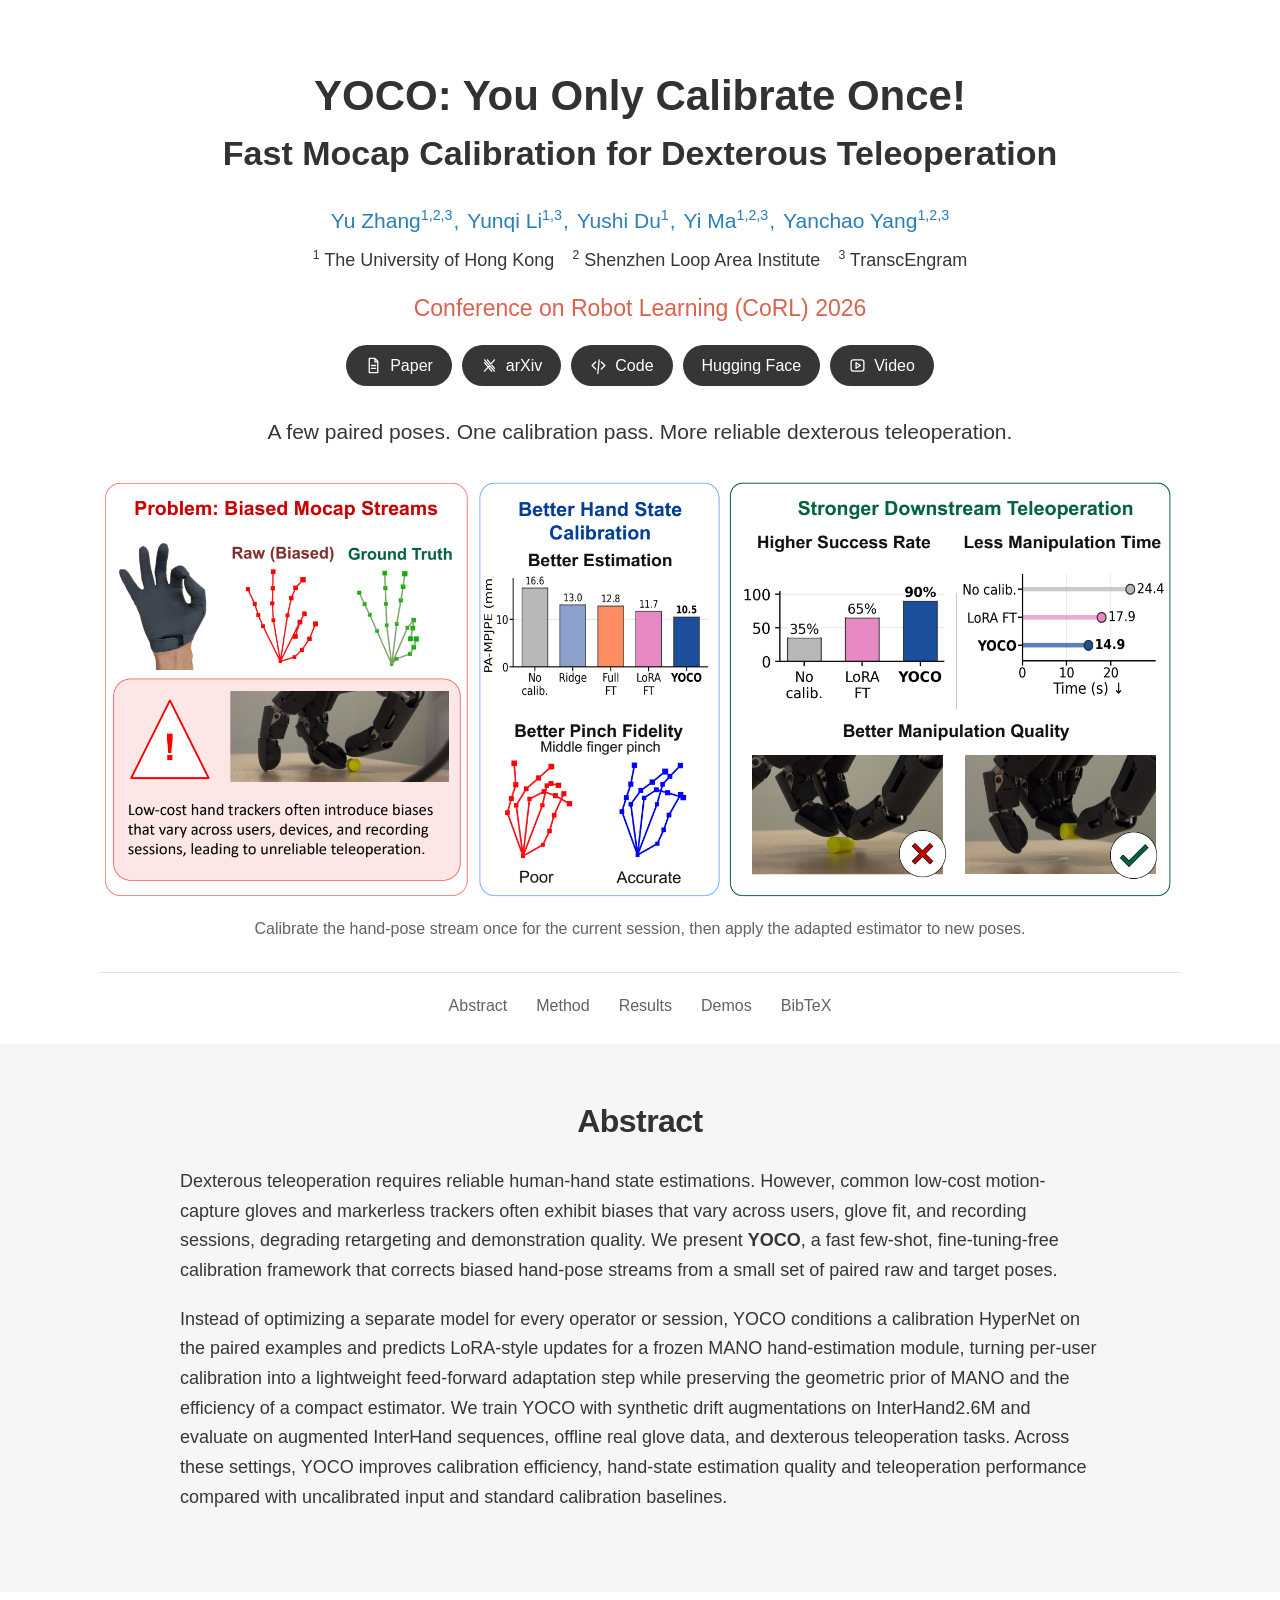
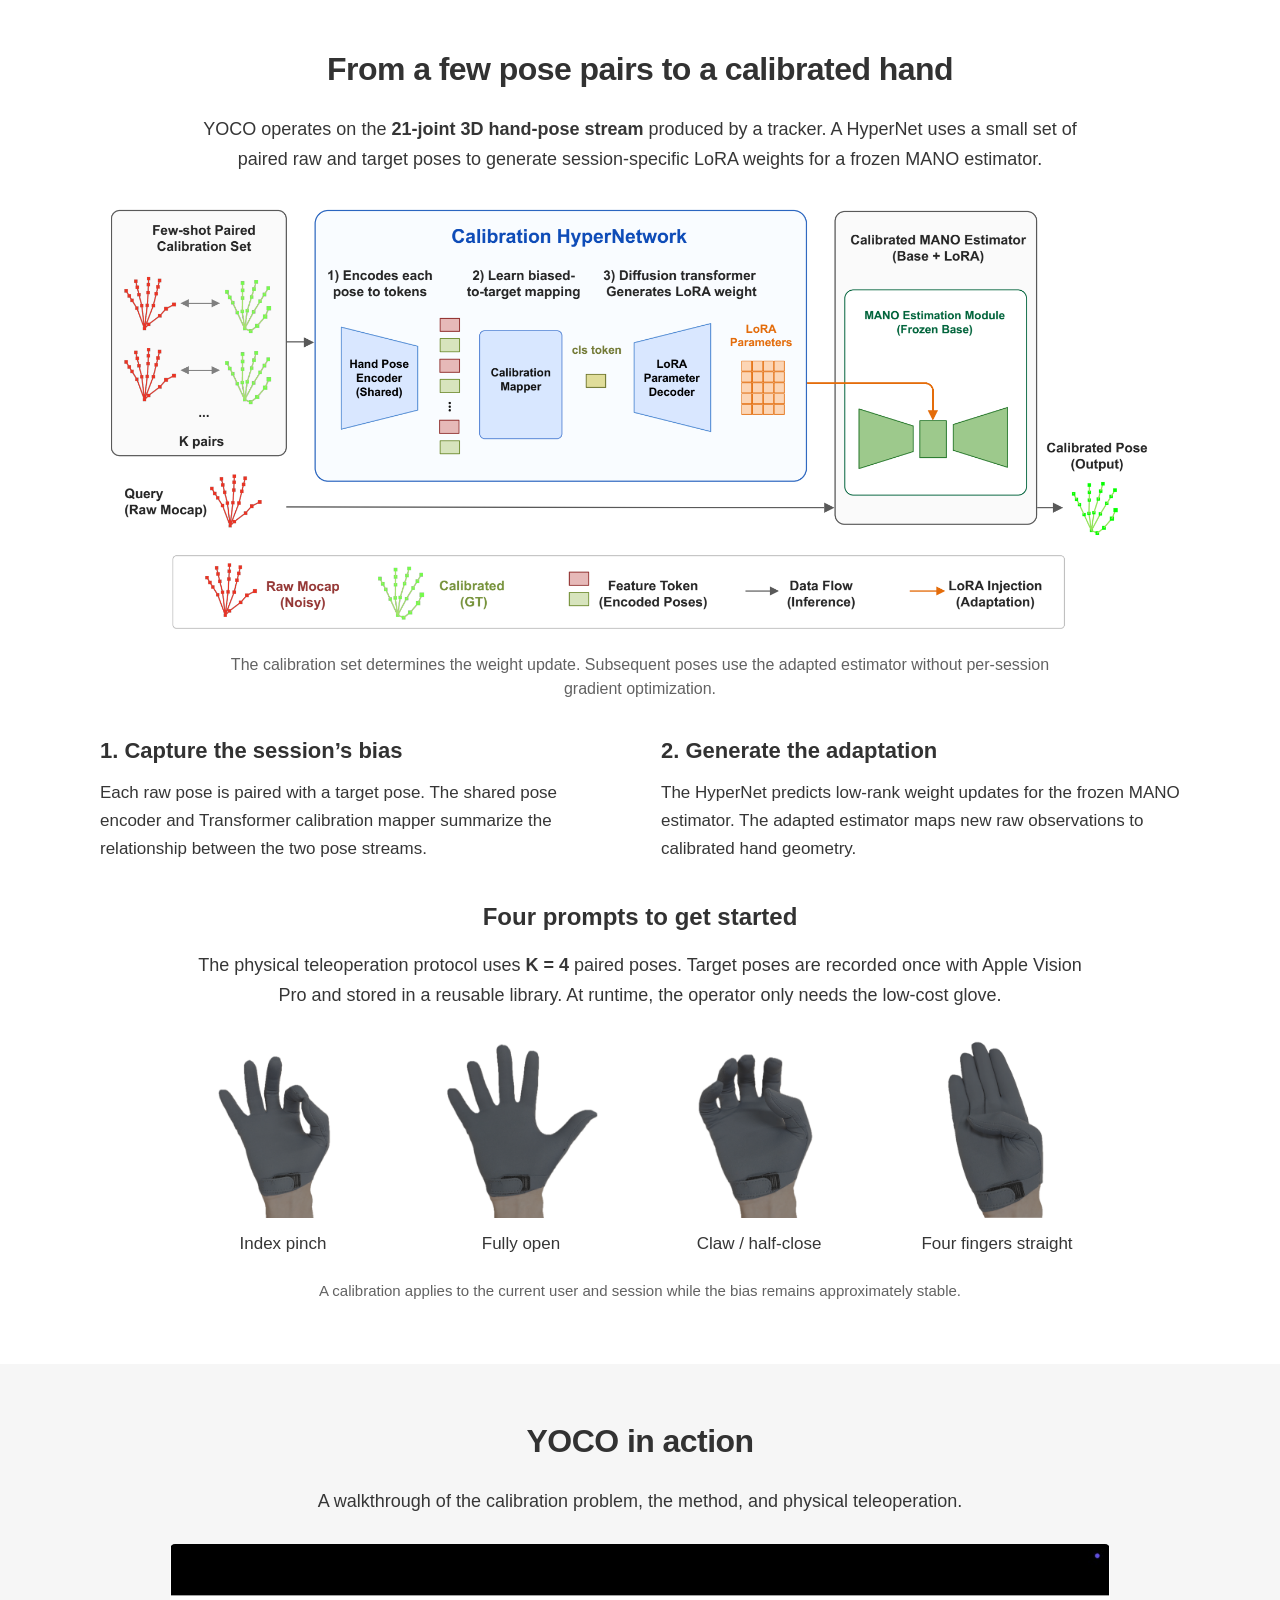
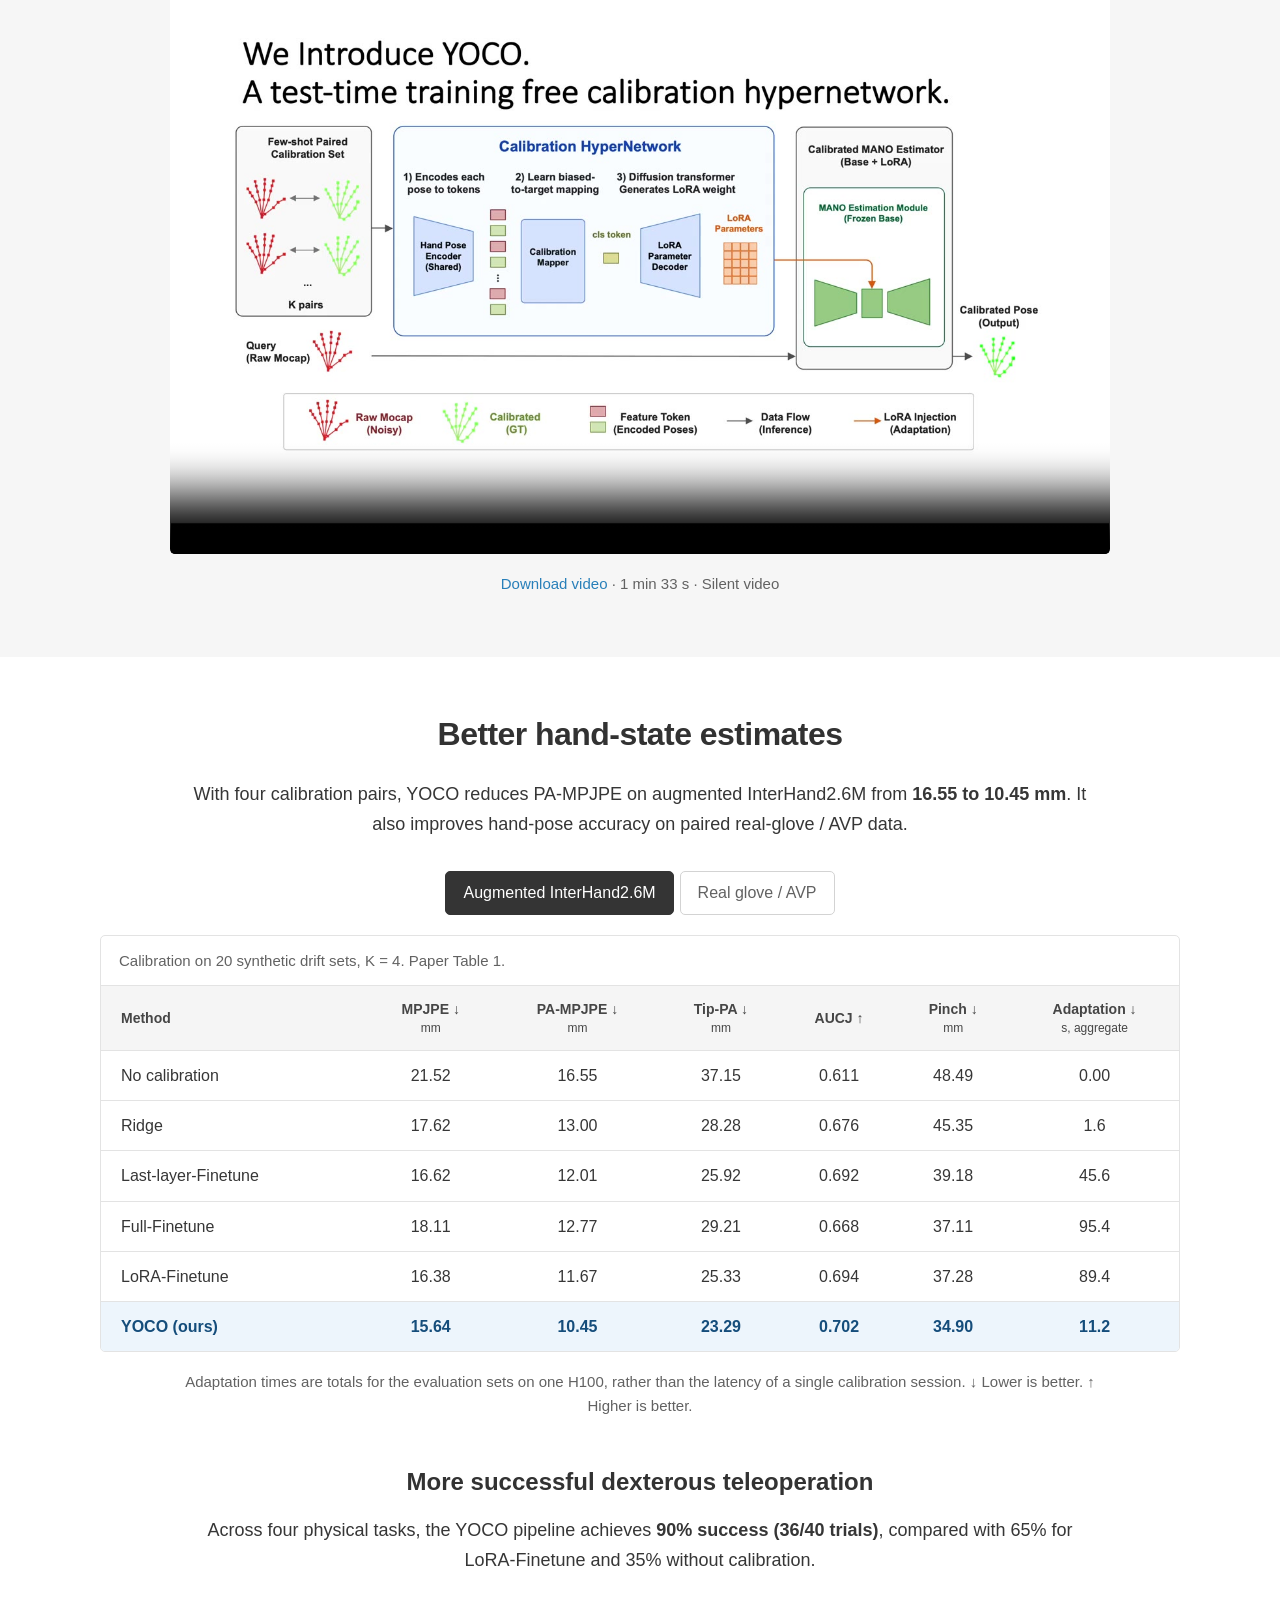
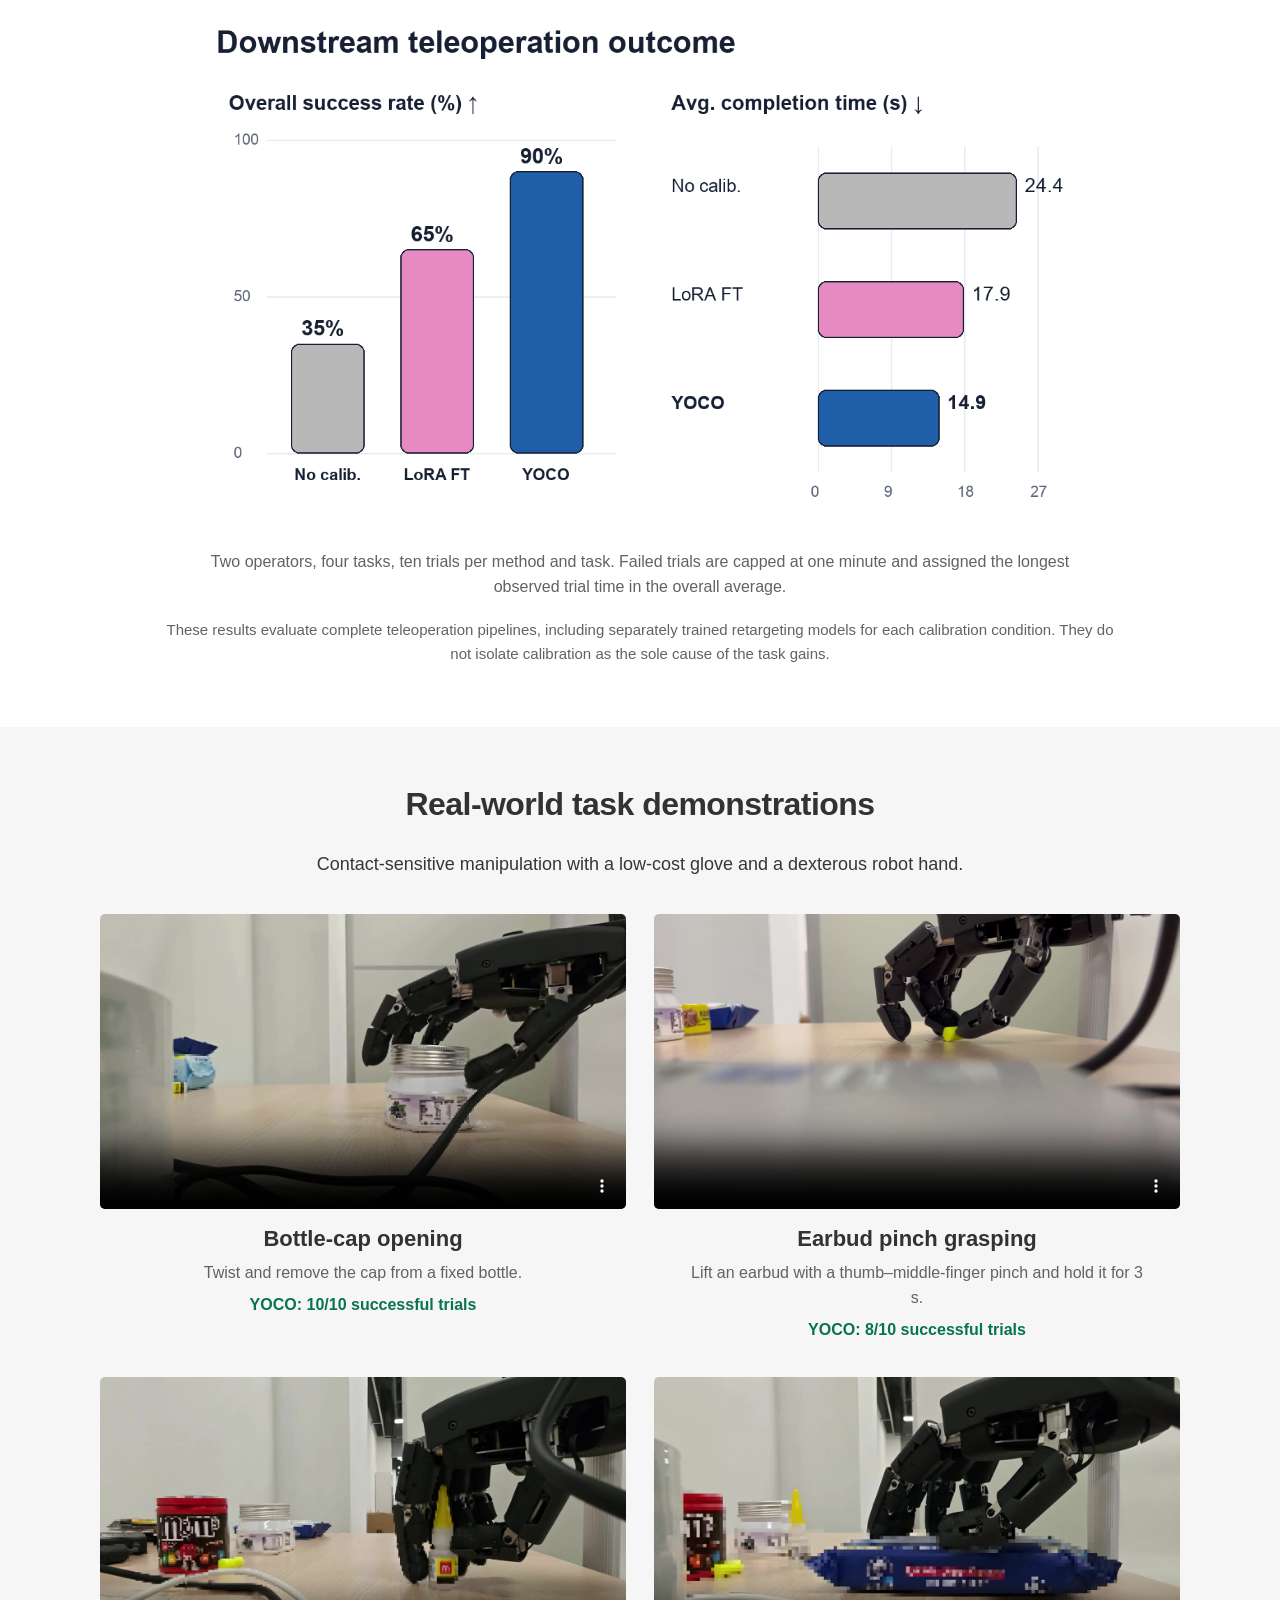
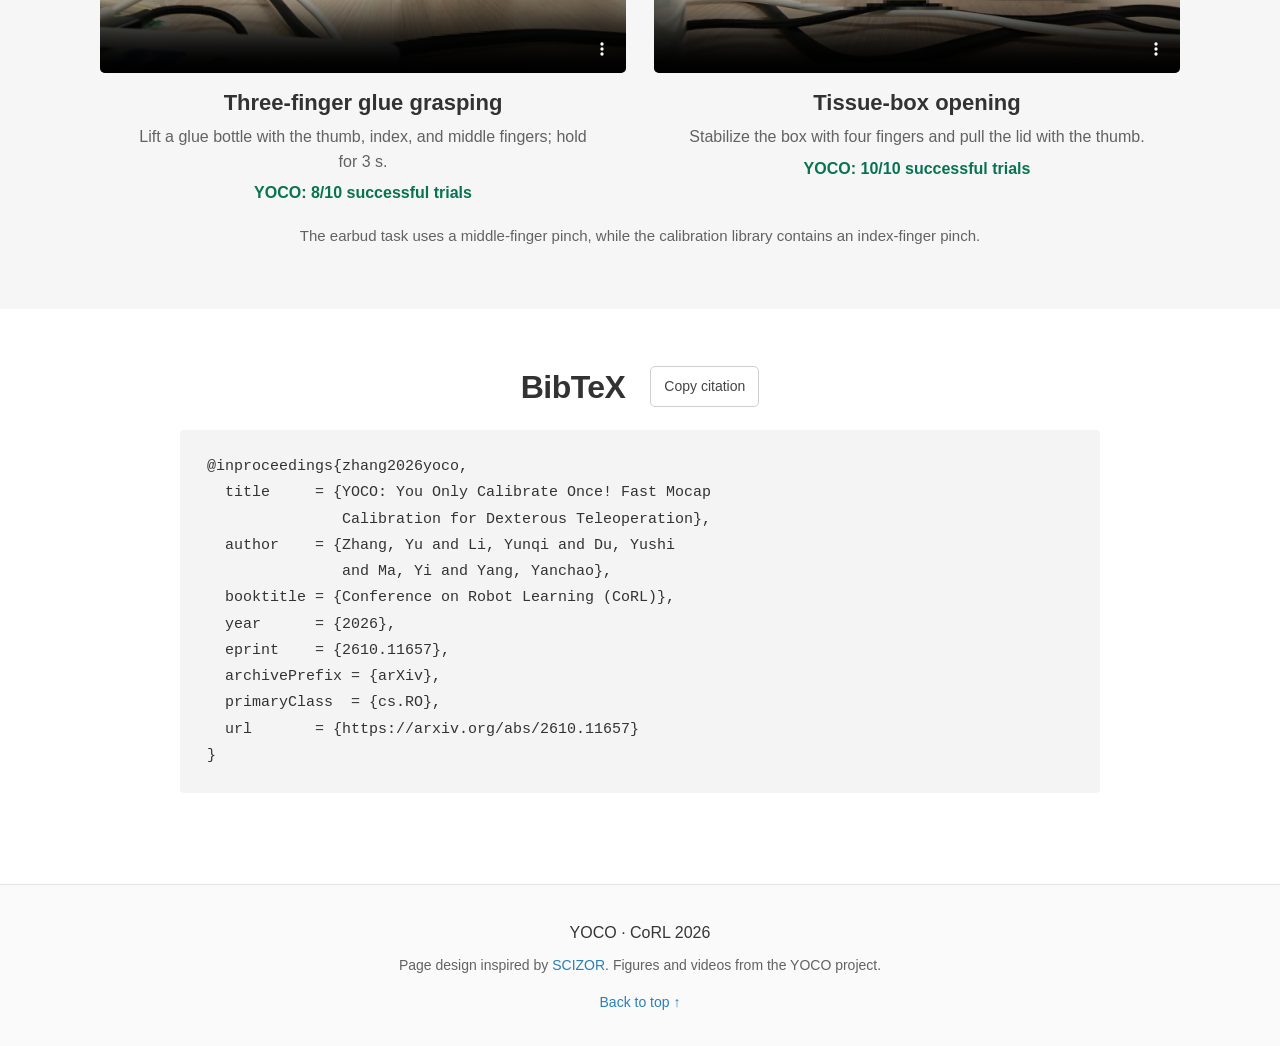
==== commit bb0e893e: "release: publish a single YOCO checkpoint" ====
--- a/docs/index.html
+++ b/docs/index.html
@@ -39,7 +39,7 @@
         <a class="button" href="assets/papers/yoco.pdf" target="_blank" rel="noopener noreferrer"><svg viewBox="0 0 24 24" aria-hidden="true"><path d="M6 2h8l4 4v16H6zM14 2v5h4M9 12h6M9 16h6"/></svg>Paper</a>
         <a class="button" href="https://arxiv.org/abs/2610.11657" target="_blank" rel="noopener noreferrer"><svg viewBox="0 0 24 24" aria-hidden="true"><path d="m5 4 14 16M19 4 5 20M9 4l10 12M5 8l10 12"/></svg>arXiv</a>
         <a class="button" href="https://github.com/Franklin-Zhang0/YOCO/tree/release/yoco-website" target="_blank" rel="noopener noreferrer"><svg viewBox="0 0 24 24" aria-hidden="true"><path d="m8 7-5 5 5 5m8-10 5 5-5 5m-3-13-2 20"/></svg>Code</a>
-        <a class="button" href="https://huggingface.co/collections/Franklin0/yoco-reproduction-6acf4f2f1580be300065ce25" target="_blank" rel="noopener noreferrer">Hugging Face</a>
+        <a class="button" href="https://huggingface.co/collections/Franklin0/yoco-6acf4f2f1580be300065ce25" target="_blank" rel="noopener noreferrer">Hugging Face</a>
         <a class="button" href="#video"><svg viewBox="0 0 24 24" aria-hidden="true"><rect x="3" y="4" width="18" height="16" rx="3"/><path d="m10 8 6 4-6 4z"/></svg>Video</a>
       </div>
       <p class="hero-summary">A few paired poses. One calibration pass.<br class="mobile-break"> More reliable dexterous teleoperation.</p>
